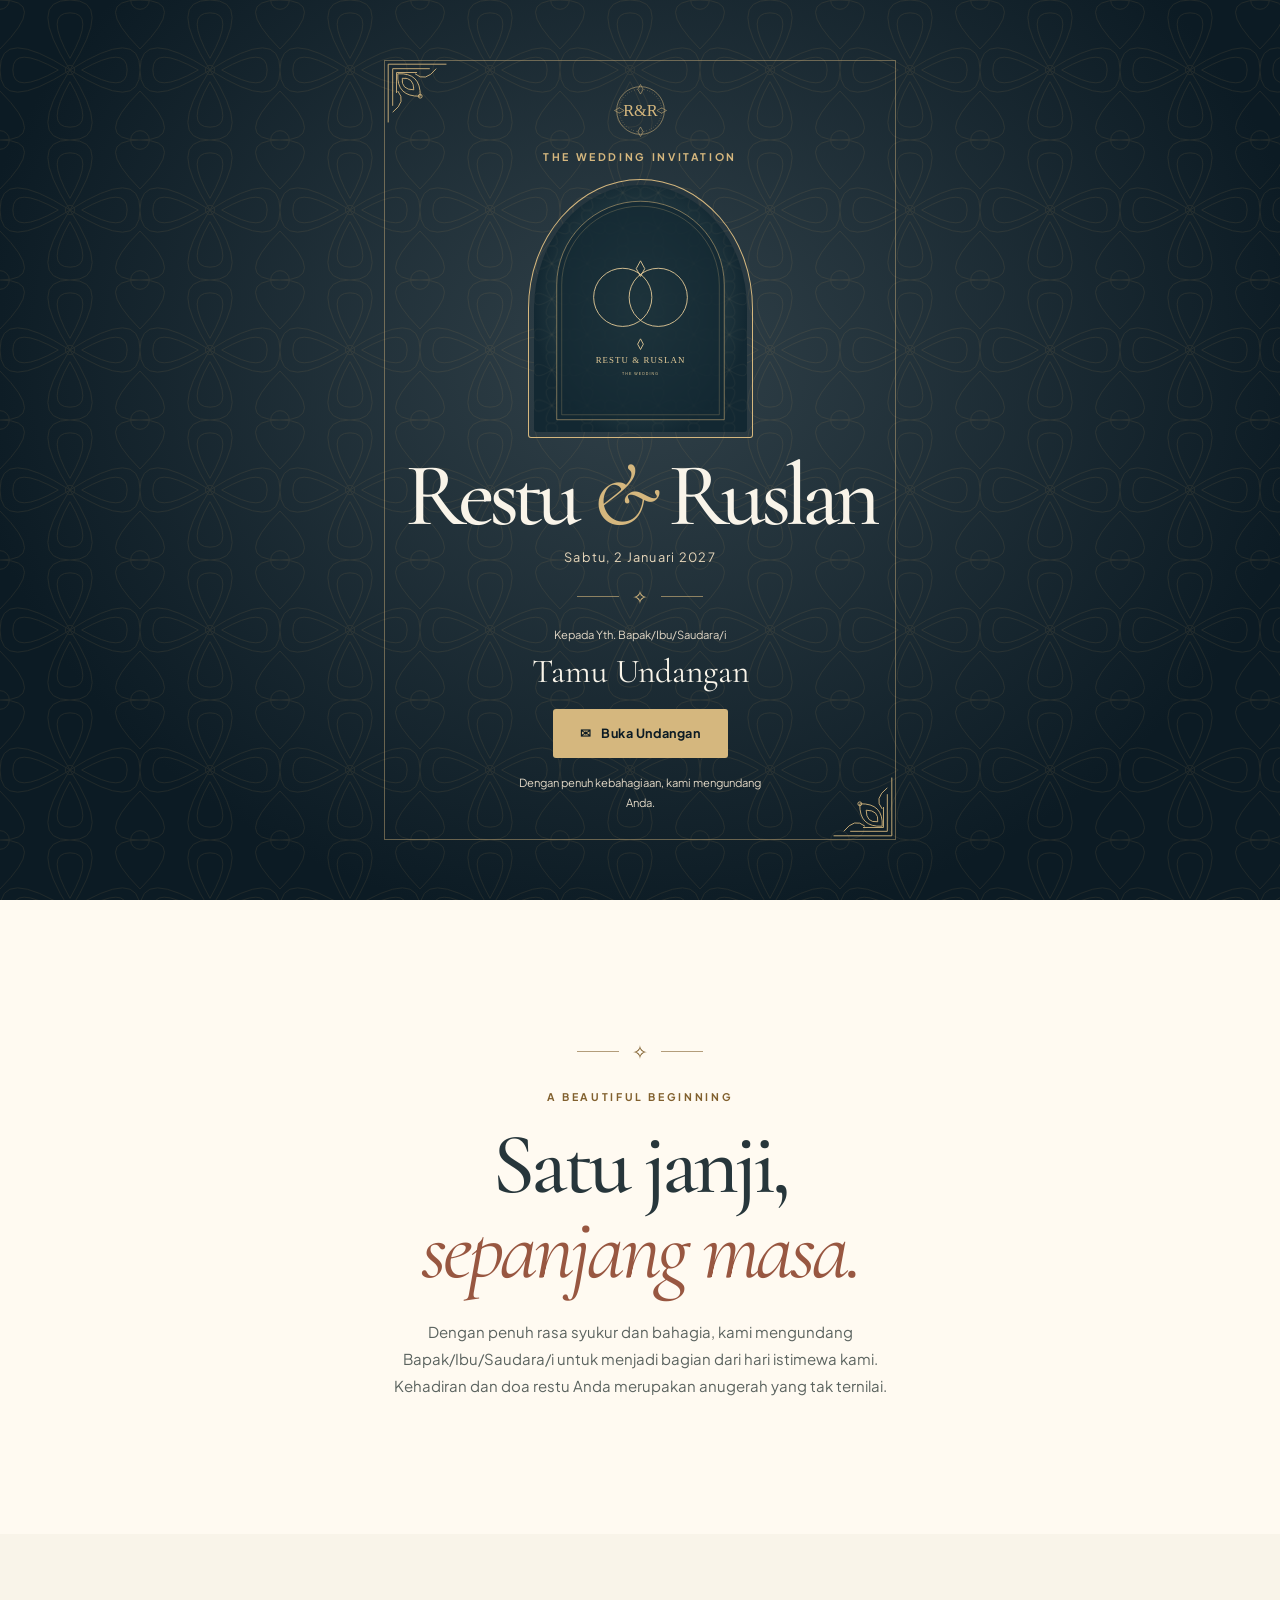
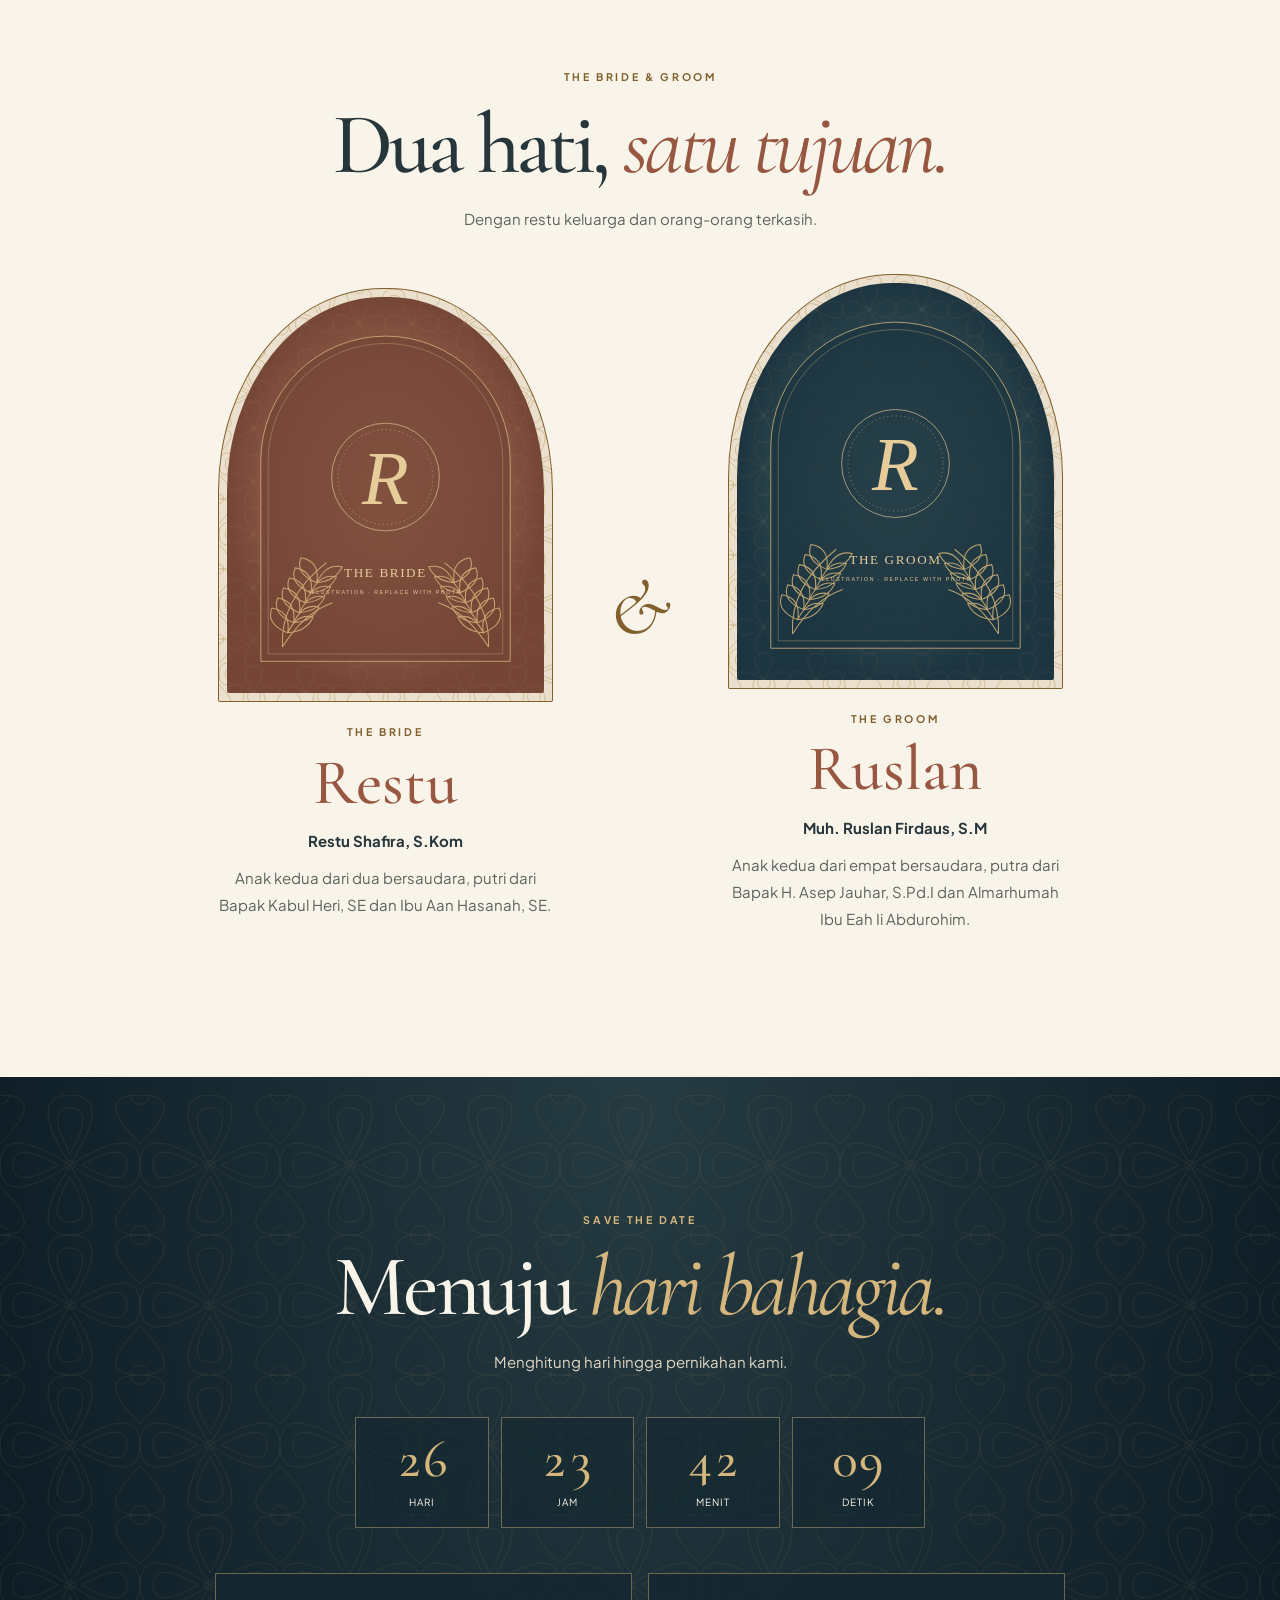
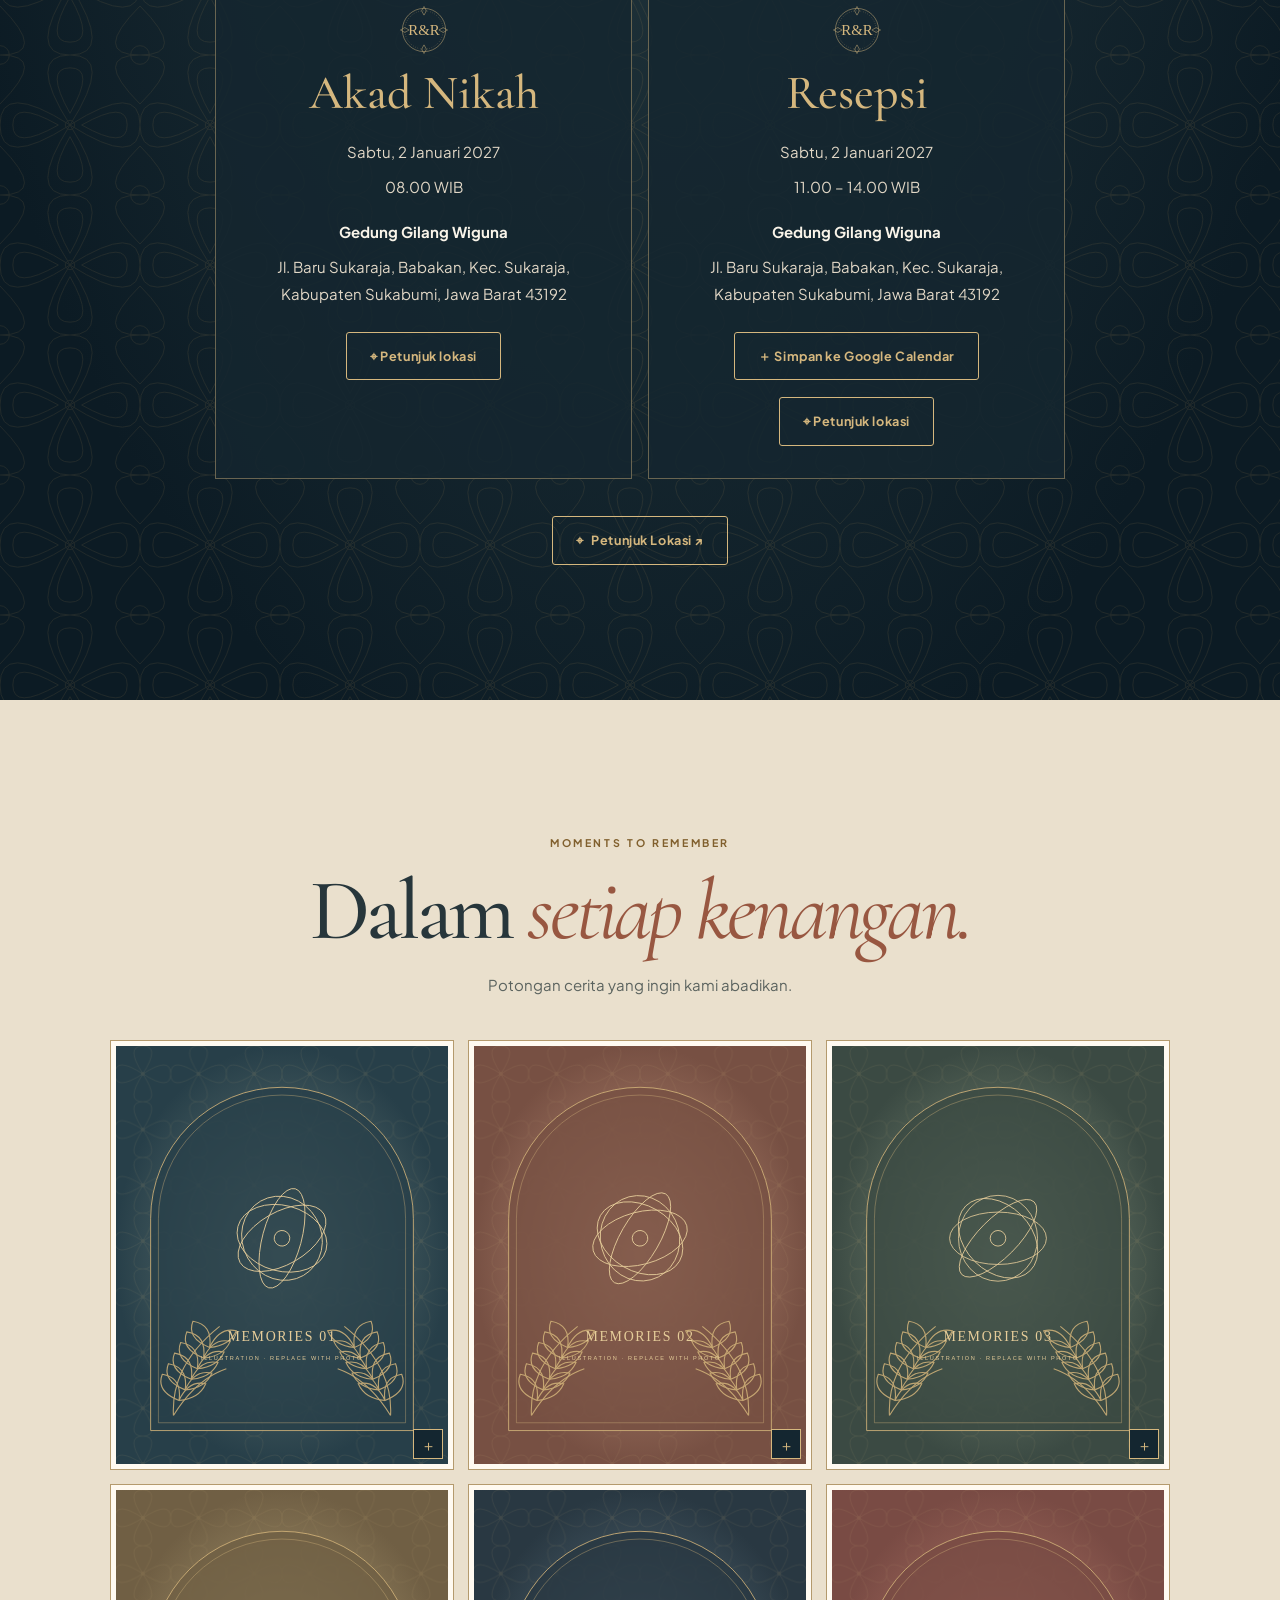
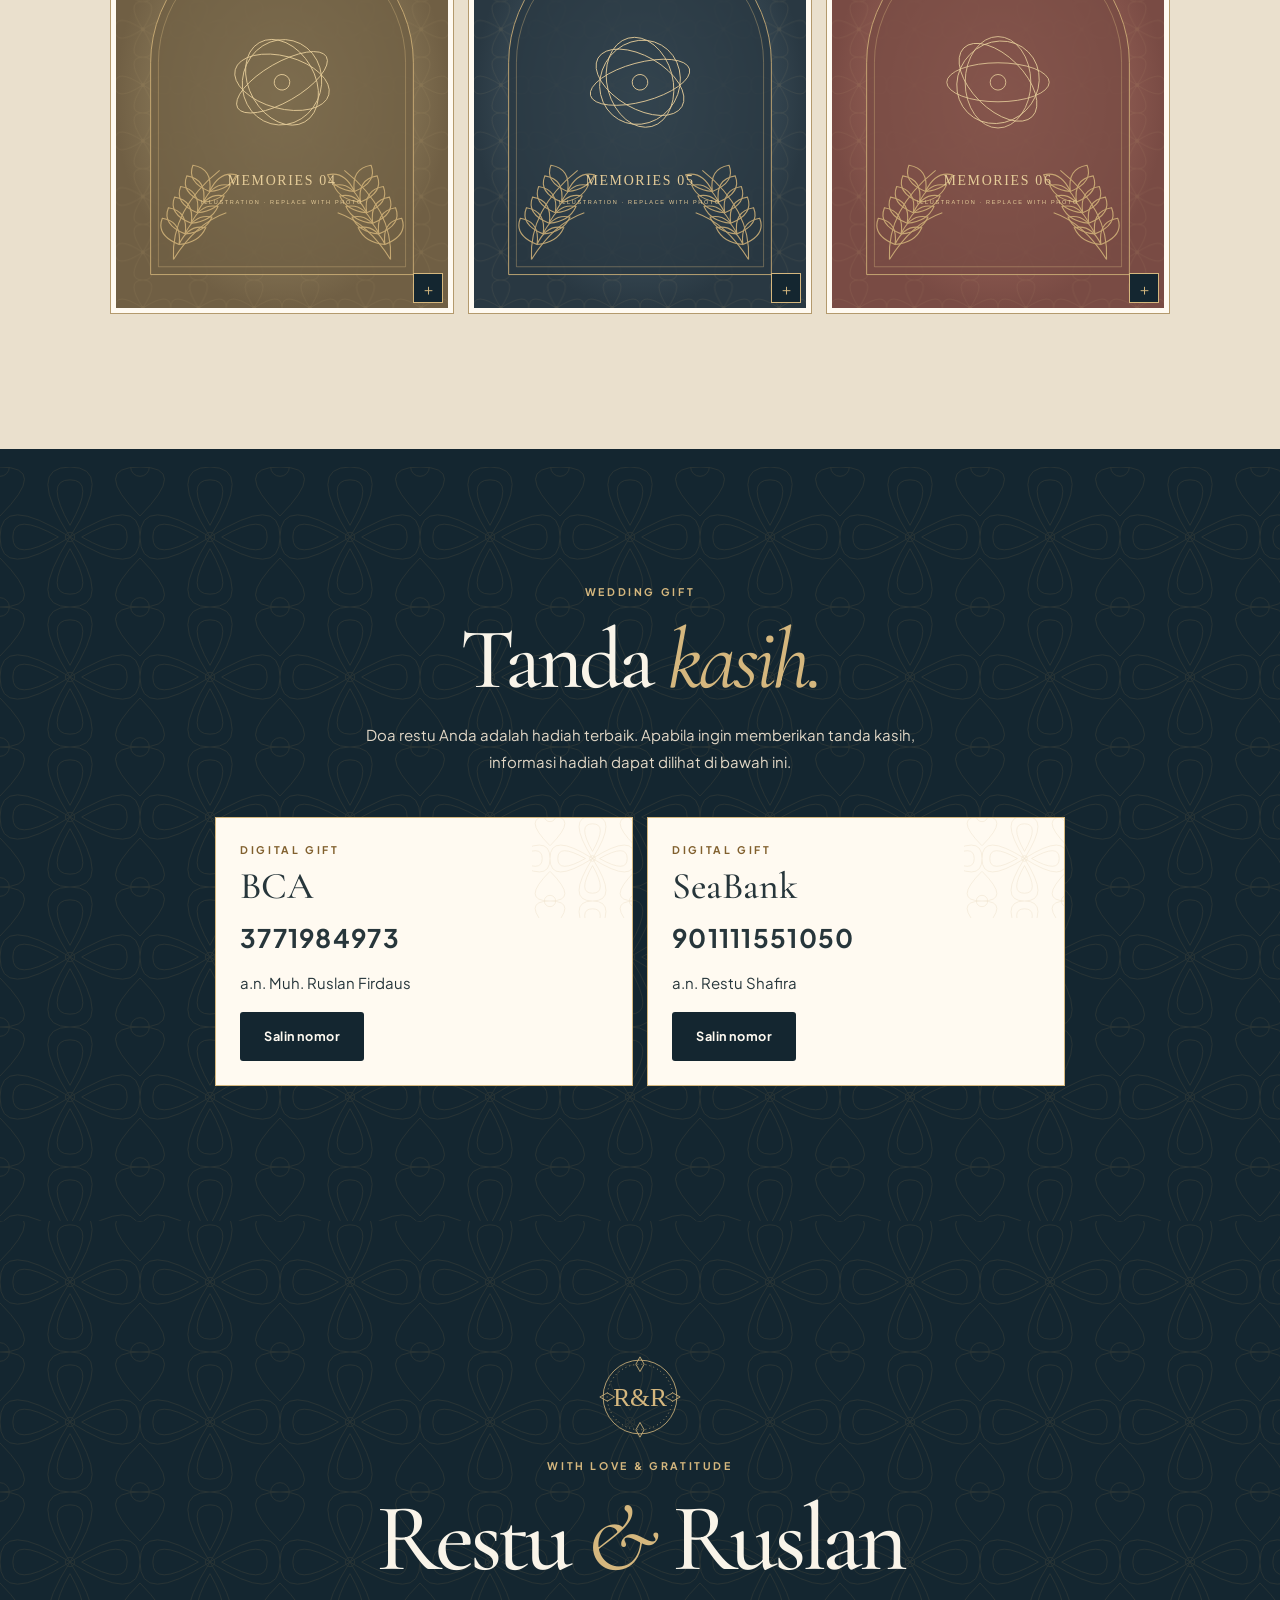
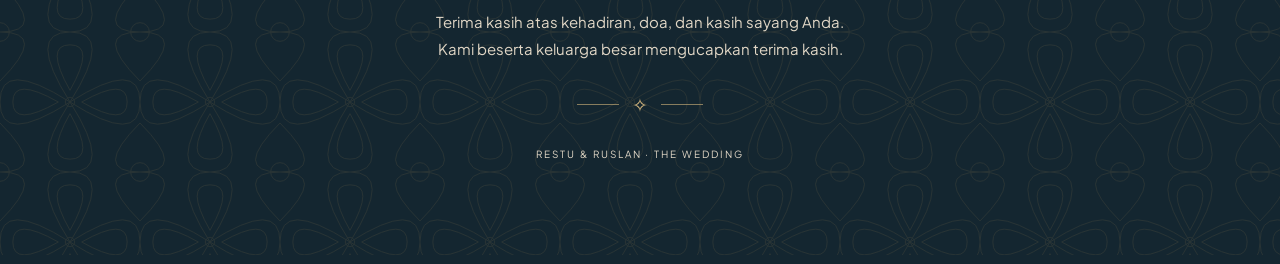
==== index.html @ 5fbaf773 "Add files via upload Initial Release - Wedding Invitation V2.3" ====
<!doctype html>
<html lang="id">
<head>
  <meta charset="utf-8">
  <meta name="viewport" content="width=device-width, initial-scale=1, viewport-fit=cover">
  <meta name="theme-color" content="#142630">
  <meta name="description" content="Undangan pernikahan Restu & Ruslan. Sebuah perjalanan cinta, satu janji selamanya.">
  <title>Restu & Ruslan — The Wedding</title>
  <link rel="icon" href="assets/monogram.svg" type="image/svg+xml">
  <link rel="preconnect" href="https://fonts.googleapis.com">
  <link rel="preconnect" href="https://fonts.gstatic.com" crossorigin>
  <link href="https://fonts.googleapis.com/css2?family=Cormorant+Garamond:ital,wght@0,400;0,500;0,600;1,400;1,500&family=Plus+Jakarta+Sans:wght@400;500;600;700&display=swap" rel="stylesheet">
  <link rel="stylesheet" href="style.css">
  <script defer src="config.js"></script>
  <script defer src="store.js"></script>
  <script defer src="script.js"></script>
</head>
<body>
  <!-- Cover: nama tamu diambil dari parameter URL ?to=... -->
  <section class="cover dark" id="cover" aria-labelledby="cover-title">
    <div class="cover-inner">
      <div class="cover-frame" aria-hidden="true"></div>
      <img class="cover-seal" src="assets/monogram.svg" alt="" width="75" height="75">
      <p class="eyebrow">The wedding invitation</p>
      <div class="cover-art" aria-hidden="true"><img src="assets/cover.svg" alt=""></div>
      <h1 id="cover-title">Restu <em>&</em> Ruslan</h1>
      <p class="cover-date" data-wedding-date>Sabtu, 2 Januari 2027</p>
      <div class="small-ornament" aria-hidden="true">✧</div>
      <p class="guest-label">Kepada Yth. Bapak/Ibu/Saudara/i</p>
      <p class="guest-name" id="guest-name">Tamu Undangan</p>
      <button class="btn gold" id="open-invitation" type="button"><span aria-hidden="true">✉</span> Buka Undangan</button>
      <p class="cover-note">Dengan penuh kebahagiaan, kami mengundang Anda.</p>
    </div>
  </section>
  <div id="invitation" inert>
    <header class="site-header" id="top">
      <a href="#home" class="brand" aria-label="Restu dan Ruslan, beranda">R<span>&</span>R</a>
      <nav aria-label="Navigasi undangan"><a href="#couple">Mempelai</a><a href="#events">Acara</a><a href="#gallery">Galeri</a><a href="#rsvp">RSVP</a></nav>
    </header>
    <main>
      <!-- Hero utama. Ubah seluruh data dan media dari CONFIG di script.js. -->
      <section id="home" class="hero dark">
        <div class="hero-content reveal">
          <p class="eyebrow">A celebration of love · Est. forever</p>
          <div class="hero-portrait"><img id="hero-photo" src="assets/cover.svg" alt="Ilustrasi dekoratif pasangan" width="700" height="850"></div>
          <div class="hero-title"><p class="eyebrow">The wedding of</p><h2>Restu <em>&</em><br> Ruslan</h2><p class="date-line" data-wedding-date>Sabtu, 2 Januari 2027</p></div>
          <a class="scroll-cue" href="#couple">Discover our wedding <span aria-hidden="true">↓</span></a>
        </div>
      </section>
      <section class="intro section" aria-labelledby="intro-title">
        <div class="narrow reveal"><div class="ornament" aria-hidden="true">✧</div><p class="eyebrow">A beautiful beginning</p><h2 id="intro-title">Satu janji,<br><em>sepanjang masa.</em></h2><p>Dengan penuh rasa syukur dan bahagia, kami mengundang Bapak/Ibu/Saudara/i untuk menjadi bagian dari hari istimewa kami. Kehadiran dan doa restu Anda merupakan anugerah yang tak ternilai.</p></div>
      </section>
      <section id="couple" class="section couple-section" aria-labelledby="couple-title">
        <div class="section-heading reveal"><p class="eyebrow">The bride & groom</p><h2 id="couple-title">Dua hati, <em>satu tujuan.</em></h2><p>Dengan restu keluarga dan orang-orang terkasih.</p></div>
        <div class="couple-grid wrap">
          <article class="person reveal"><div class="portrait-frame"><img id="bride-photo" src="assets/bride.svg" alt="Ilustrasi placeholder mempelai wanita" loading="lazy" width="600" height="750"></div><p class="eyebrow">The bride</p><h3>Restu</h3><p class="full-name" id="bride-name"></p><p class="parents" id="bride-parents"></p><a id="bride-instagram" class="text-link" hidden target="_blank" rel="noopener noreferrer">Instagram ↗</a></article>
          <div class="couple-amp" aria-hidden="true">&</div>
          <article class="person reveal"><div class="portrait-frame"><img id="groom-photo" src="assets/groom.svg" alt="Ilustrasi placeholder mempelai pria" loading="lazy" width="600" height="750"></div><p class="eyebrow">The groom</p><h3>Ruslan</h3><p class="full-name" id="groom-name"></p><p class="parents" id="groom-parents"></p><a id="groom-instagram" class="text-link" hidden target="_blank" rel="noopener noreferrer">Instagram ↗</a></article>
        </div>
      </section>
      <section id="events" class="section dark event-section" aria-labelledby="events-title">
        <div class="section-heading reveal"><p class="eyebrow">Save the date</p><h2 id="events-title">Menuju <em>hari bahagia.</em></h2><p id="countdown-note">Menghitung hari hingga pernikahan kami.</p></div>
        <div class="countdown reveal" role="group" aria-label="Hitung mundur pernikahan"><div><strong id="days">—</strong><span>Hari</span></div><div><strong id="hours">—</strong><span>Jam</span></div><div><strong id="minutes">—</strong><span>Menit</span></div><div><strong id="seconds">—</strong><span>Detik</span></div></div>
        <div id="event-cards" class="event-grid wrap"></div>
        <div class="venue wrap reveal"><div id="map-area" class="map-area"><p>Lokasi acara akan diumumkan.</p></div><a class="btn outline" id="maps-link" hidden target="_blank" rel="noopener noreferrer">⌖ &nbsp; Petunjuk Lokasi ↗</a></div>
      </section>
      <section id="story" class="section story-section" aria-labelledby="story-title"><div class="section-heading reveal"><p class="eyebrow">Our love story</p><h2 id="story-title">Setiap langkah, <em>menuju kita.</em></h2><p>Kenangan kecil yang menjadi awal perjalanan besar.</p></div><div id="story-list" class="timeline narrow"></div></section>
      <section id="gallery" class="section gallery-section" aria-labelledby="gallery-title"><div class="section-heading reveal"><p class="eyebrow">Moments to remember</p><h2 id="gallery-title">Dalam <em>setiap kenangan.</em></h2><p>Potongan cerita yang ingin kami abadikan.</p></div><div id="gallery-grid" class="gallery-grid wrap"></div><div id="video-area" class="wrap video-area" hidden></div></section>
      <section id="gift" class="section gift-section dark" aria-labelledby="gift-title"><div class="section-heading reveal"><p class="eyebrow">Wedding gift</p><h2 id="gift-title">Tanda <em>kasih.</em></h2><p>Doa restu Anda adalah hadiah terbaik. Apabila ingin memberikan tanda kasih, informasi hadiah dapat dilihat di bawah ini.</p></div><div id="gift-list" class="gift-grid wrap"></div><div class="gift-address narrow reveal"><h3>Pengiriman hadiah fisik</h3><p id="gift-address">Alamat akan diinformasikan.</p><button class="btn outline" id="copy-address" hidden type="button">Salin alamat</button></div></section>
      <section id="rsvp" class="section rsvp-section" aria-labelledby="rsvp-title"><div class="section-heading reveal"><p class="eyebrow">Kindly reply</p><h2 id="rsvp-title">Doa & <em>konfirmasi.</em></h2><p>Mohon konfirmasi kehadiran dan titipkan doa terbaik untuk kami.</p></div>
        <div class="rsvp-grid wrap"><form id="rsvp-form" class="rsvp-form"><h3>Konfirmasi kehadiran</h3><p id="rsvp-mode" class="hint"></p><label for="rsvp-name">Nama lengkap</label><input id="rsvp-name" name="name" required maxlength="80" autocomplete="name" placeholder="Nama Anda"><label for="attendance">Kehadiran</label><select id="attendance" name="attendance" required><option value="">Pilih kehadiran</option><option value="Hadir">Hadir</option><option value="Tidak Hadir">Tidak hadir</option></select><label for="guest-count">Jumlah hadir (termasuk Anda)</label><select id="guest-count" name="count" required><option value="">Pilih jumlah</option></select><label for="message">Pesan & doa (opsional)</label><textarea id="message" name="message" rows="4" maxlength="500" placeholder="Tuliskan doa terbaik Anda..."></textarea><div class="honeypot" aria-hidden="true"><label for="website">Kosongkan kolom ini</label><input id="website" name="website" tabindex="-1" autocomplete="off"></div><button class="btn primary" type="submit" id="submit-rsvp">Lanjut ke WhatsApp &nbsp; ↗</button><p id="form-status" role="status" aria-live="polite"></p><p class="hint">Website tidak menyimpan data RSVP. Konfirmasi dikirim melalui WhatsApp setelah Anda menekan Kirim.</p></form>
        </div>
      </section>
      <footer class="footer dark section"><img src="assets/monogram.svg" alt="" width="82" height="82" loading="lazy"><p class="eyebrow">With love & gratitude</p><h2>Restu <em>&</em> Ruslan</h2><p>Terima kasih atas kehadiran, doa, dan kasih sayang Anda.<br>Kami beserta keluarga besar mengucapkan terima kasih.</p><div class="small-ornament" aria-hidden="true">✧</div><p class="footer-credit">RESTU & RUSLAN · THE WEDDING</p></footer>
    </main>
    <div class="floating"><button id="music-toggle" type="button" aria-label="Putar musik" aria-pressed="false" title="Putar musik">♫</button><button id="back-top" type="button" aria-label="Kembali ke atas" title="Kembali ke atas" hidden>↑</button></div>
  </div>
  <audio id="background-music" loop preload="none"></audio>
  <dialog id="lightbox" class="lightbox" aria-label="Foto galeri"><button class="lightbox-close" type="button" aria-label="Tutup foto">×</button><button class="lightbox-prev" type="button" aria-label="Foto sebelumnya">‹</button><figure><img id="lightbox-image" alt=""><figcaption id="lightbox-caption"></figcaption></figure><button class="lightbox-next" type="button" aria-label="Foto berikutnya">›</button></dialog>
  <div id="toast" class="toast" role="status" aria-live="polite"></div>
  <noscript><p class="noscript">Aktifkan JavaScript untuk membuka undangan dan menggunakan fitur interaktif.</p></noscript>
</body>
</html>
---- style.css ----
/* 01 — Design tokens. Ganti warna di sini untuk mengubah keseluruhan tema. */
:root{--navy:#142630;--navy-deep:#0c1b24;--ivory:#f9f4e9;--paper:#fffaf1;--beige:#eae0cd;--gold:#d5b77e;--gold-deep:#81602e;--terra:#985741;--ink:#27363b;--muted:#5b635f;--line:#d8cbb5;--serif:'Cormorant Garamond',Georgia,serif;--sans:'Plus Jakarta Sans',Arial,sans-serif;--wrap:1060px;--radius:14px;--shadow:0 18px 60px #14263012}
*,*::before,*::after{box-sizing:border-box}html{scroll-behavior:smooth}body{margin:0;background:var(--ivory);color:var(--ink);font:400 15px/1.8 var(--sans);overflow-x:hidden}body:not(.opened){overflow:hidden}img{display:block;max-width:100%;object-fit:cover}button,input,select,textarea{font:inherit}button,a,input,select,textarea{-webkit-tap-highlight-color:transparent}button{cursor:pointer}a{color:inherit}button:focus-visible,a:focus-visible,input:focus-visible,select:focus-visible,textarea:focus-visible{outline:3px solid var(--terra);outline-offset:4px}[hidden]{display:none!important}h1,h2,h3,p,figure{margin:0}h1,h2,h3{font-family:var(--serif);font-weight:500;line-height:.99}h2{font-size:clamp(3rem,8vw,5.4rem);letter-spacing:-.045em}h2 em,h1 em{font-weight:400;color:var(--terra)}h3{font-size:2.35rem;line-height:1.08}p{overflow-wrap:anywhere}section[id]{scroll-margin-top:72px}.wrap{width:min(100%,var(--wrap));margin-inline:auto}.narrow{width:min(100%,650px);margin-inline:auto}.section{padding:clamp(70px,11vw,135px) clamp(20px,6vw,72px)}.section-heading{text-align:center;max-width:720px;margin:0 auto 42px}.section-heading>p:last-child{max-width:560px;margin:18px auto 0;color:var(--muted)}.eyebrow{font:700 .66rem/1.6 var(--sans);letter-spacing:.25em;text-transform:uppercase;color:var(--gold-deep);margin-bottom:16px}.dark{background-color:var(--navy);color:var(--ivory);position:relative;isolation:isolate}.dark::before{content:'';position:absolute;inset:0;background:url('assets/batik.svg') repeat;background-size:140px;opacity:.13;z-index:-1;pointer-events:none;transform:translateY(var(--parallax,0px))}.dark{overflow:hidden}.dark .eyebrow,.dark h2 em,.dark h1 em{color:var(--gold)}.dark .section-heading>p:last-child{color:#e1d7c6}.btn{min-height:48px;display:inline-flex;align-items:center;justify-content:center;gap:10px;padding:12px 23px;border:1px solid transparent;border-radius:3px;text-decoration:none;font-weight:700;font-size:.79rem;letter-spacing:.045em;transition:transform .2s,background .2s,color .2s;max-width:100%;text-align:center}.btn:hover{transform:translateY(-2px)}.btn:disabled{opacity:.55;cursor:not-allowed;transform:none}.gold{background:var(--gold);color:var(--navy-deep)}.gold:hover{background:#eed5a4}.primary{background:var(--navy);color:var(--paper)}.outline{border-color:var(--gold);color:var(--gold);background:transparent}.outline:hover{background:var(--gold);color:var(--navy)}.text-link{background:none;border:0;color:var(--gold-deep);font-size:.82rem;font-weight:700;text-underline-offset:5px;text-decoration:underline;padding:8px 0}.small-ornament,.ornament{color:var(--gold-deep);display:flex;align-items:center;justify-content:center;gap:13px;font-size:1.2rem}.small-ornament::before,.small-ornament::after,.ornament::before,.ornament::after{content:'';height:1px;width:42px;background:currentColor;opacity:.6}.dark .small-ornament{color:var(--gold)}
/* 02 — Fullscreen cover, mobile-first; scroll internally on short screens. */
.cover{position:fixed;inset:0;z-index:100;display:grid;place-items:center;overflow:auto;background:radial-gradient(ellipse at 50% 40%,#314149,var(--navy-deep) 75%);transition:transform .85s cubic-bezier(.76,0,.24,1),opacity .75s;overscroll-behavior:contain}.cover.leaving{transform:translateY(-102%);opacity:0;pointer-events:none}.cover-inner{position:relative;width:min(100%,540px);min-height: min(100%,760px);display:flex;flex-direction:column;align-items:center;justify-content:center;text-align:center;padding:38px 22px;gap:8px}.cover-frame{position:absolute;inset:14px;border:1px solid #d5b77e70;pointer-events:none}.cover-frame::before,.cover-frame::after{content:'';position:absolute;width:64px;height:64px;background:url('assets/corner.svg') center/contain no-repeat}.cover-frame::before{top:0;left:0}.cover-frame::after{bottom:0;right:0;transform:rotate(180deg)}.cover-seal{width:53px;height:53px}.cover .eyebrow{margin:2px 0 3px}.cover-art{width:clamp(112px,25vh,230px);aspect-ratio:4/4.6;overflow:hidden;border:1px solid var(--gold);padding:5px;border-radius:50% 50% 3px 3px}.cover-art img{width:100%;height:100%;border-radius:inherit}.cover h1{font-size:clamp(3.1rem,10vw,5.6rem);letter-spacing:-.065em;margin:8px 0 0;line-height:.9}.cover-date{font-size:.8rem;letter-spacing:.1em;color:#e8d8bc}.guest-label,.cover-note{font-size:.7rem;color:#e1d7c6}.guest-name{font-family:var(--serif);font-size:clamp(1.5rem,5vw,2.1rem);line-height:1.1;max-width:90%;margin-bottom:8px}.cover-note{max-width:260px;margin:4px 0}.cover .btn{min-width:175px}.noscript{position:fixed;bottom:0;z-index:120;background:var(--paper);padding:15px;width:100%;text-align:center}
/* 03 — Header and editorial hero */
.site-header{position:sticky;top:0;z-index:10;display:flex;justify-content:space-between;align-items:center;gap:10px;padding:12px clamp(16px,5vw,60px);background:var(--navy-deep);color:var(--ivory);border-bottom:1px solid #d5b77e40}.brand{font:600 1.65rem/1 var(--serif);text-decoration:none;white-space:nowrap}.brand span{color:var(--gold);font-style:italic}.site-header nav{display:flex;gap:clamp(9px,2.6vw,30px);align-items:center}.site-header nav a{font-size:clamp(.65rem,2.5vw,.78rem);text-decoration:none;font-weight:600}.site-header nav a:hover{color:var(--gold)}.hero{min-height:calc(100svh - 52px);display:grid;place-items:center;padding:48px 24px 36px;text-align:center;background:radial-gradient(ellipse at 50% 40%,#30434b,var(--navy-deep) 75%)}.hero-content{width:min(100%,1000px);display:grid;justify-items:center;gap:14px}.hero-portrait{width:min(70vw,320px);aspect-ratio:4/4.8;border:1px solid var(--gold);padding:8px;border-radius:49% 49% 2px 2px;position:relative}.hero-portrait::after{content:'';position:absolute;inset:-10px;border:1px solid #d5b77e45;border-radius:inherit;pointer-events:none}.hero-portrait img{height:100%;width:100%;border-radius:inherit}.hero-title h2{font-size:clamp(4.6rem,14vw,9.6rem);line-height:.8;margin:4px 0 22px}.date-line{font-size:.8rem;letter-spacing:.18em;color:#e8d8bc}.scroll-cue{font-size:.7rem;letter-spacing:.12em;text-transform:uppercase;color:var(--gold);text-decoration:none;display:grid;gap:6px;margin-top:15px}.scroll-cue span{font-size:1.3rem}.intro{text-align:center;background:var(--paper)}.intro .ornament{margin-bottom:20px}.intro .narrow>p:last-child{max-width:540px;margin:25px auto 0;color:var(--muted)}
/* 04 — Couple portraits & batik edging */
.couple-section{background:var(--ivory);position:relative}.couple-grid{display:grid;gap:35px;justify-items:center;text-align:center}.person{width:min(100%,335px)}.portrait-frame{padding:8px;border:1px solid var(--gold-deep);border-radius:49% 49% 2px 2px;background:var(--beige) url('assets/batik.svg') repeat;background-size:70px;margin-bottom:22px}.portrait-frame img{aspect-ratio:4/5;width:100%;height:auto;border-radius:inherit}.person .eyebrow{margin-bottom:7px}.person h3{font-size:4rem;color:var(--terra)}.full-name{font-weight:700;margin-top:10px}.parents{color:var(--muted);white-space:pre-line;margin:10px 0}.couple-amp{font:italic 5rem/.7 var(--serif);color:var(--gold-deep)}
/* 05 — Countdown, schedule, maps */
.event-section{background:radial-gradient(ellipse at top,#263b42,var(--navy-deep) 80%)}.countdown{display:grid;grid-template-columns:repeat(4,minmax(0,1fr));gap:7px;width:min(100%,570px);margin:0 auto 45px;text-align:center}.countdown>div{padding:15px 2px;border:1px solid #d5b77e70;background:#152831a8}.countdown strong{font:500 clamp(1.8rem,7vw,3.3rem)/1 var(--serif);font-variant-numeric:tabular-nums;color:var(--gold);display:block}.countdown span{font-size:.62rem;letter-spacing:.1em;text-transform:uppercase;display:block;margin-top:8px}.event-grid{display:grid;gap:16px;max-width:850px}.event-card{border:1px solid #d5b77e70;padding:32px 22px;text-align:center;background:#142630d9;position:relative}.event-card::before{content:'';display:block;width:48px;height:48px;margin:0 auto 14px;background:url('assets/monogram.svg') center/contain no-repeat}.event-card h3{color:var(--gold);font-size:3rem;margin-bottom:18px}.event-card p{margin:8px 0;color:#e1d7c6}.event-card .event-venue{font-weight:700;color:var(--ivory);margin-top:18px}.event-card .btn{margin-top:17px}.venue{text-align:center;max-width:850px;margin-top:22px}.map-area{min-height:110px;border:1px solid #d5b77e55;display:grid;place-items:center;background:#142630;overflow:hidden;color:#e1d7c6}.map-area iframe{width:100%;height:320px;border:0;display:block}.venue>.btn{margin-top:15px}
/* 06 — Story & gallery */
.story-section{background:var(--paper)}.timeline{position:relative;display:grid;gap:12px}.timeline::before{content:'';position:absolute;top:0;bottom:0;left:14px;width:1px;background:var(--line)}.timeline-item{position:relative;padding:14px 12px 22px 48px}.timeline-item::before{content:'✧';position:absolute;left:2px;top:13px;width:25px;height:25px;display:grid;place-items:center;background:var(--paper);color:var(--terra);border:1px solid var(--line);transform:rotate(0deg)}.timeline-item .eyebrow{margin:0 0 7px}.timeline-item h3{color:var(--terra);margin-bottom:8px}.timeline-item p:last-child{color:var(--muted)}.gallery-section{background:var(--beige)}.gallery-grid{display:grid;grid-template-columns:repeat(2,minmax(0,1fr));gap:10px}.gallery-item{position:relative;border:1px solid #b49a6d;background:var(--paper);padding:5px;overflow:hidden;aspect-ratio:4/5}.gallery-item img{height:100%;width:100%;transition:transform .5s}.gallery-item:hover img{transform:scale(1.045)}.gallery-item span{position:absolute;right:10px;bottom:10px;width:30px;height:30px;display:grid;place-items:center;background:var(--navy);color:var(--gold);border:1px solid var(--gold)}.video-area{margin-top:25px}.video-area video,.video-area iframe{width:100%;aspect-ratio:16/9;border:0;background:var(--navy);display:block}.lightbox{width:min(95vw,1000px);max-height:92dvh;border:1px solid var(--gold);padding:40px 40px 15px;color:var(--ivory);background:var(--navy-deep);overflow:auto}.lightbox::backdrop{background:#061018e8}.lightbox figure{text-align:center}.lightbox img{margin:auto;max-height:72dvh;width:auto;max-width:100%;object-fit:contain}.lightbox figcaption{font-size:.8rem;margin-top:8px}.lightbox button{position:absolute;background:var(--navy);border:1px solid var(--gold);color:var(--gold);width:36px;height:36px;display:grid;place-items:center;font-size:1.5rem;line-height:1}.lightbox-close{top:4px;right:4px}.lightbox-prev{left:2px;top:50%}.lightbox-next{right:2px;top:50%}
/* 07 — Digital gifts and RSVP */
.gift-grid{display:grid;gap:14px;max-width:850px}.gift-card{background:var(--paper);color:var(--ink);border:1px solid var(--gold);padding:24px;display:grid;gap:8px;text-align:left;position:relative;overflow:hidden}.gift-card::after{content:'';position:absolute;right:-20px;top:-20px;width:120px;height:120px;background:url('assets/batik.svg') center/85px;opacity:.22;pointer-events:none}.gift-card .eyebrow{margin:0;color:var(--gold-deep)}.gift-number{font-size:clamp(1.1rem,4vw,1.6rem);font-weight:700;letter-spacing:.05em;overflow-wrap:anywhere}.gift-card .btn{justify-self:start;margin-top:8px}.gift-address{text-align:center;margin-top:32px}.gift-address h3{color:var(--gold);margin-bottom:12px}.gift-address p{white-space:pre-line;color:#e1d7c6;margin-bottom:15px}.rsvp-section{background:var(--ivory)}.rsvp-grid{display:grid;gap:18px;align-items:start}.rsvp-form,.guestbook{background:var(--paper);padding:clamp(20px,4vw,35px);border:1px solid var(--line);box-shadow:var(--shadow)}.rsvp-form{display:grid;gap:10px}.rsvp-form h3,.guestbook h3{color:var(--terra)}.rsvp-form label{font-size:.8rem;font-weight:700;margin-top:4px}.rsvp-form input:not([type=checkbox]),.rsvp-form select,.rsvp-form textarea{width:100%;border:1px solid var(--line);background:#fffdf9;color:var(--ink);border-radius:3px;padding:12px;min-height:48px;font-size:16px}.rsvp-form textarea{resize:vertical}.rsvp-form select:disabled{opacity:.65}.rsvp-form .check{display:flex;align-items:flex-start;gap:10px;font-weight:400;line-height:1.6}.check input{accent-color:var(--terra);width:18px;height:18px;flex-shrink:0;margin-top:4px}.hint{font-size:.75rem;color:var(--muted);line-height:1.65}.honeypot{position:absolute;left:-10000px;width:1px;height:1px;overflow:hidden}.guestbook-heading{display:flex;align-items:center;justify-content:space-between;gap:8px;margin-bottom:12px}.wishes-list{display:grid;gap:12px;max-height:540px;overflow:auto;margin-top:15px}.wish{padding:14px;border-left:2px solid var(--gold-deep);background:var(--ivory)}.wish strong{display:block;font-size:.85rem}.wish time{font-size:.68rem;color:var(--muted)}.wish p{margin-top:5px;font-size:.85rem;white-space:pre-wrap;overflow-wrap:anywhere}#form-status{font-size:.8rem;color:var(--muted)}#form-status.error{color:#a13a2d}#form-status.success{color:#285e43}
/* 08 — Footer, floating controls, reveal and accessible motion */
.footer{text-align:center;padding-bottom:100px}.footer>img{margin:0 auto 20px}.footer h2{margin:16px 0 22px;font-size:clamp(3.6rem,10vw,6rem)}.footer>p:not(.eyebrow){color:#e1d7c6}.footer .small-ornament{margin:25px auto}.footer-credit{font-size:.62rem;letter-spacing:.2em}.floating{position:fixed;z-index:20;right:max(14px,env(safe-area-inset-right));bottom:max(18px,env(safe-area-inset-bottom));display:grid;gap:8px}.floating button{width:46px;height:46px;border-radius:50%;border:1px solid var(--gold);color:var(--gold);background:var(--navy-deep);box-shadow:0 4px 14px #0003;font-size:1.25rem}.floating button[aria-pressed=true]{background:var(--gold);color:var(--navy)}.toast{position:fixed;z-index:150;bottom:24px;left:50%;transform:translate(-50%,20px);opacity:0;pointer-events:none;background:var(--navy-deep);color:var(--ivory);border:1px solid var(--gold);padding:12px 18px;max-width:calc(100vw - 100px);width:max-content;text-align:center;font-size:.8rem;transition:opacity .2s,transform .2s}.toast.show{opacity:1;transform:translate(-50%,0)}.motion-ready .reveal{opacity:0;transform:translateY(24px);transition:opacity .65s ease,transform .65s ease}.motion-ready .reveal.visible{opacity:1;transform:none}
@media(min-width:680px){.couple-grid{grid-template-columns:1fr auto 1fr;align-items:center;max-width:880px;gap:40px}.event-grid,.gift-grid,.rsvp-grid{grid-template-columns:repeat(2,minmax(0,1fr))}.gallery-grid{grid-template-columns:repeat(3,minmax(0,1fr));gap:14px}.hero-content{grid-template-columns:1fr 1fr;align-items:center;text-align:left;gap:30px}.hero-content>.eyebrow,.hero-content>.scroll-cue{grid-column:1/-1;text-align:center}.hero-portrait{width:min(36vw,345px)}.hero-title{justify-self:start}.hero-title h2{font-size:clamp(5rem,11vw,9.6rem)}.cover-inner{gap:10px}.countdown{gap:12px}}
@media(max-height:650px){.cover-inner{padding-block:24px;gap:5px}.cover-art{width:115px}.cover-seal{width:40px;height:40px}.cover h1{font-size:clamp(2.7rem,9vw,4.2rem)}.cover-note{display:none}}
@media(prefers-reduced-motion:reduce){*,*::before,*::after{scroll-behavior:auto!important;transition:none!important;animation:none!important}.motion-ready .reveal{opacity:1;transform:none}.dark::before{transform:none}}

/* V2.2: satu kolom RSVP WhatsApp */
.rsvp-grid{display:block;max-width:600px;margin-inline:auto;}
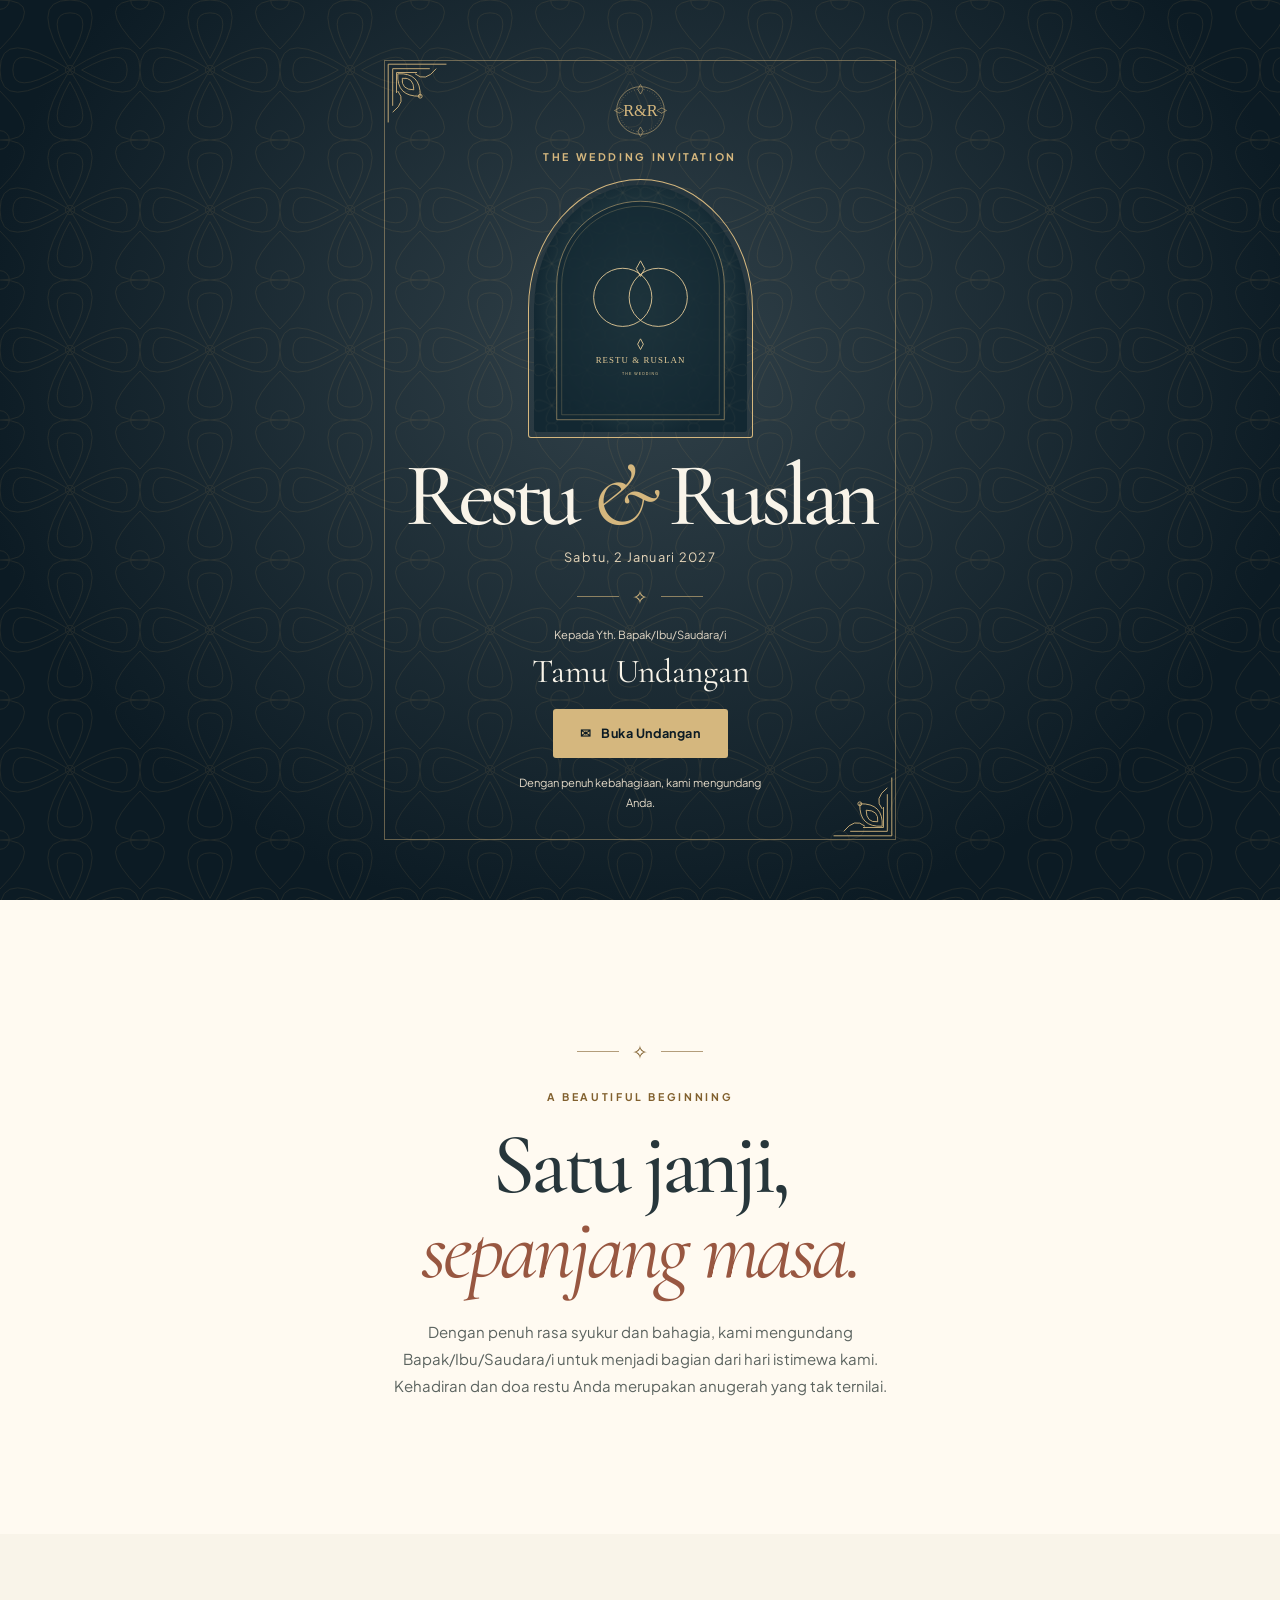
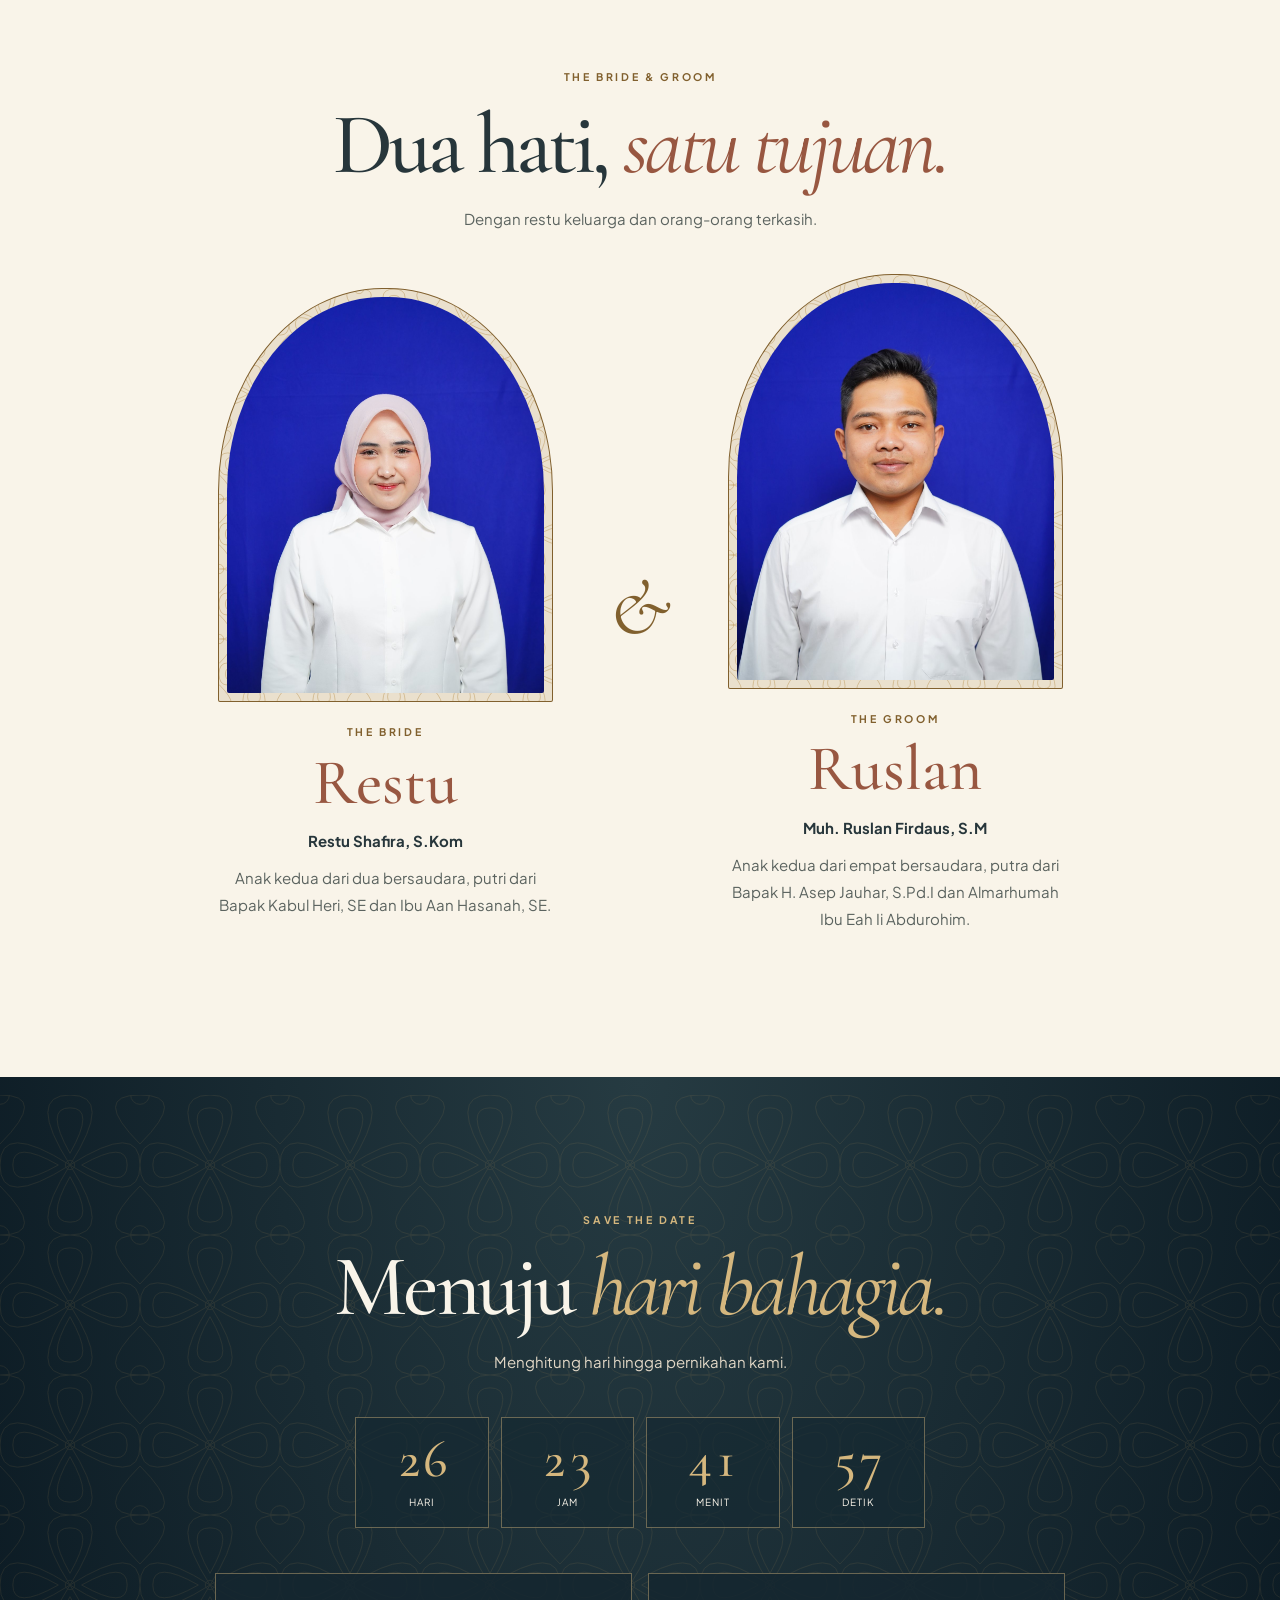
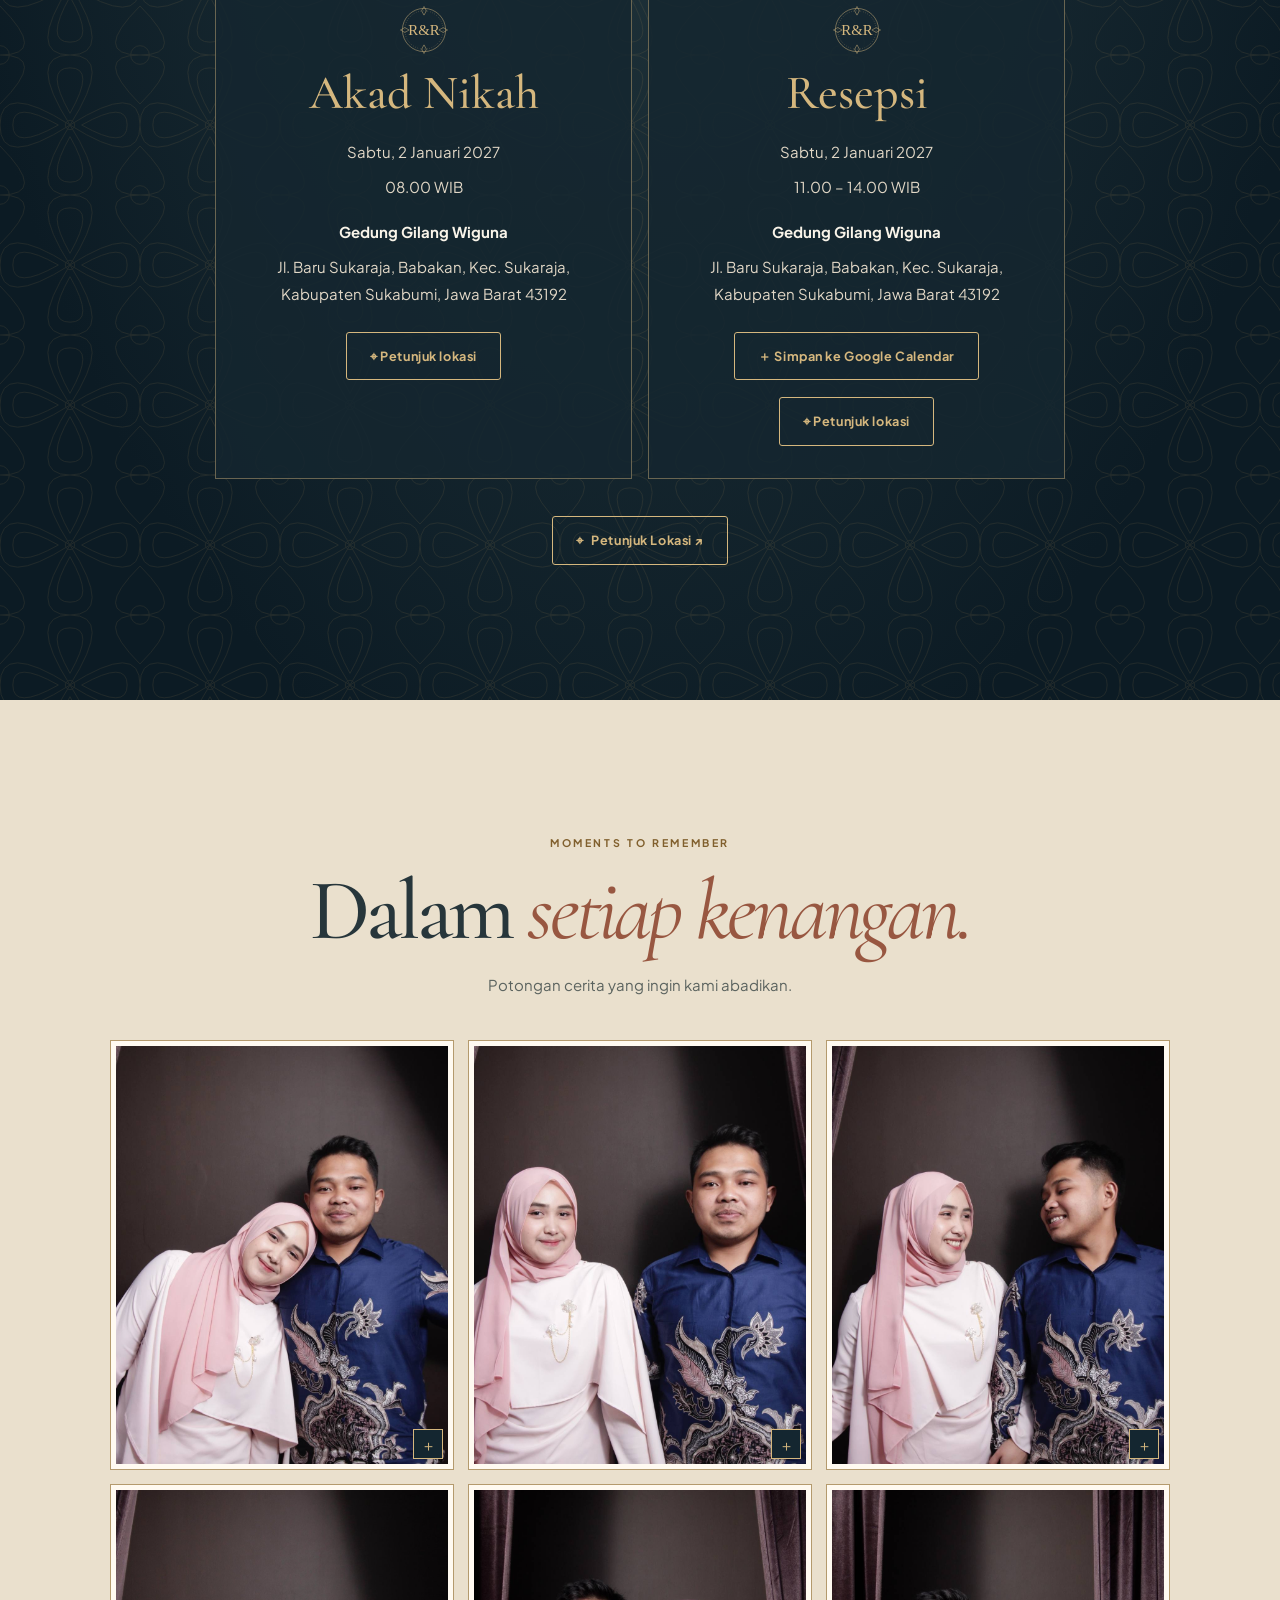
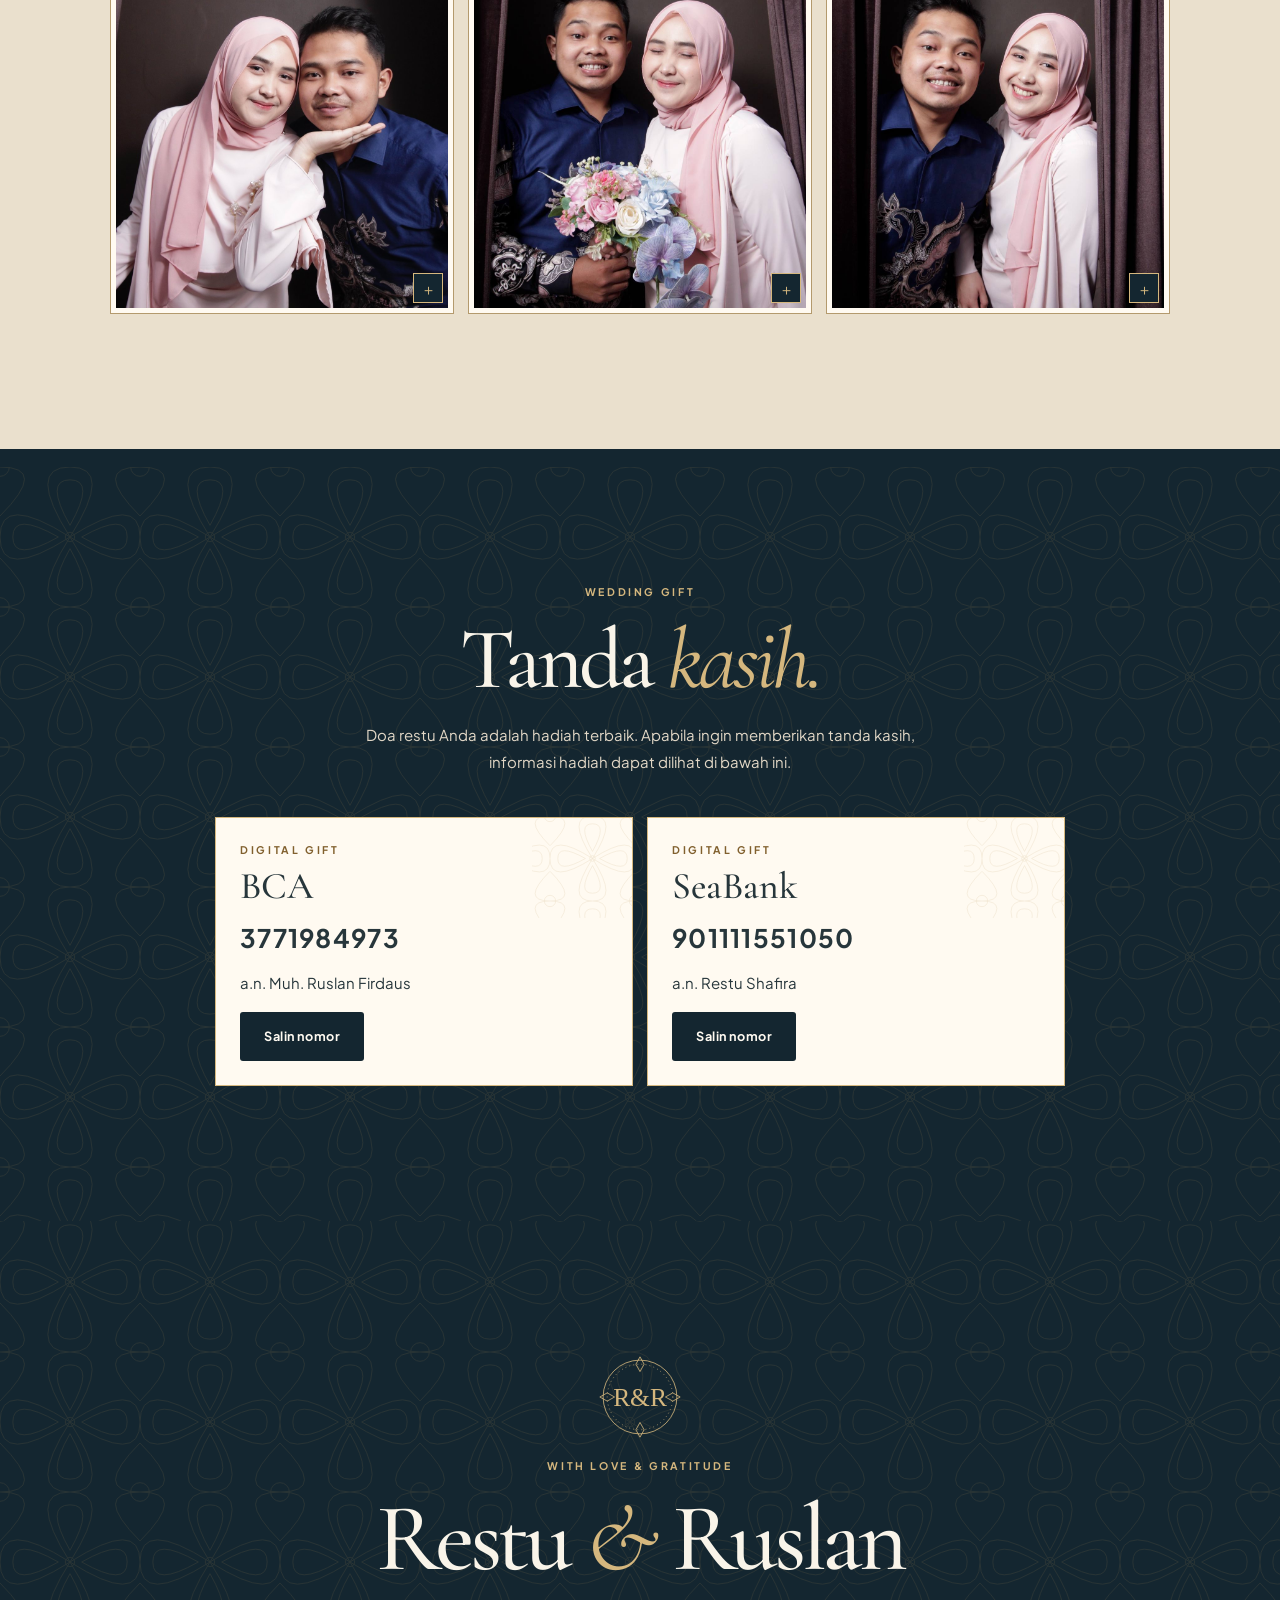
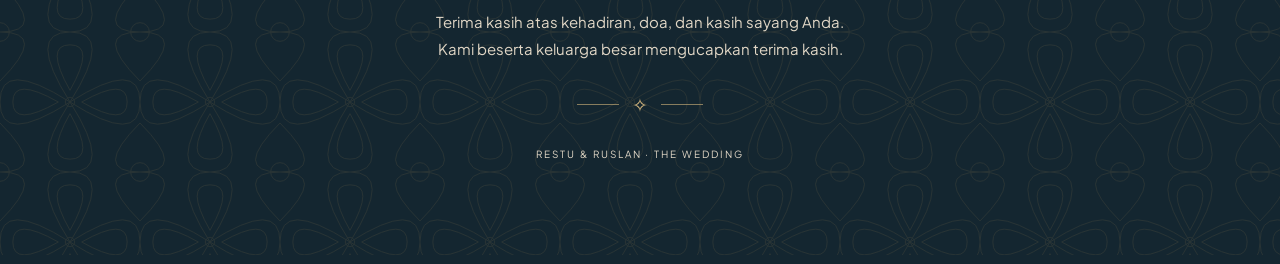
==== commit 0ece5b21: "Update index.html update bosku" ====
--- a/index.html
+++ b/index.html
@@ -5,6 +5,35 @@
   <meta name="viewport" content="width=device-width, initial-scale=1, viewport-fit=cover">
   <meta name="theme-color" content="#142630">
   <meta name="description" content="Undangan pernikahan Restu & Ruslan. Sebuah perjalanan cinta, satu janji selamanya.">
+  <!-- WhatsApp & Social Media Preview -->
+  <meta property="og:type" content="website">
+  
+  <meta property="og:title"
+        content="The Wedding of Restu &amp; Ruslan">
+  
+  <meta property="og:description"
+        content="Sabtu, 02 Januari 2027 - Gedung Gilang Wiguna, Sukabumi. Mohon doa restu dan kehadirannya.">
+  
+  <meta property="og:url"
+        content="https://resturuslan.github.io/">
+  
+  <meta property="og:image"
+        content="https://resturuslan.github.io/assets/resturuslan.png">
+  
+  <meta property="og:image:type"
+        content="image/jpeg">
+  
+  <meta property="og:image:width"
+        content="1200">
+  
+  <meta property="og:image:height"
+        content="630">
+  
+  <meta property="og:locale"
+        content="id_ID">
+  
+  <meta name="twitter:card"
+        content="summary_large_image">
   <title>Restu & Ruslan — The Wedding</title>
   <link rel="icon" href="assets/monogram.svg" type="image/svg+xml">
   <link rel="preconnect" href="https://fonts.googleapis.com">
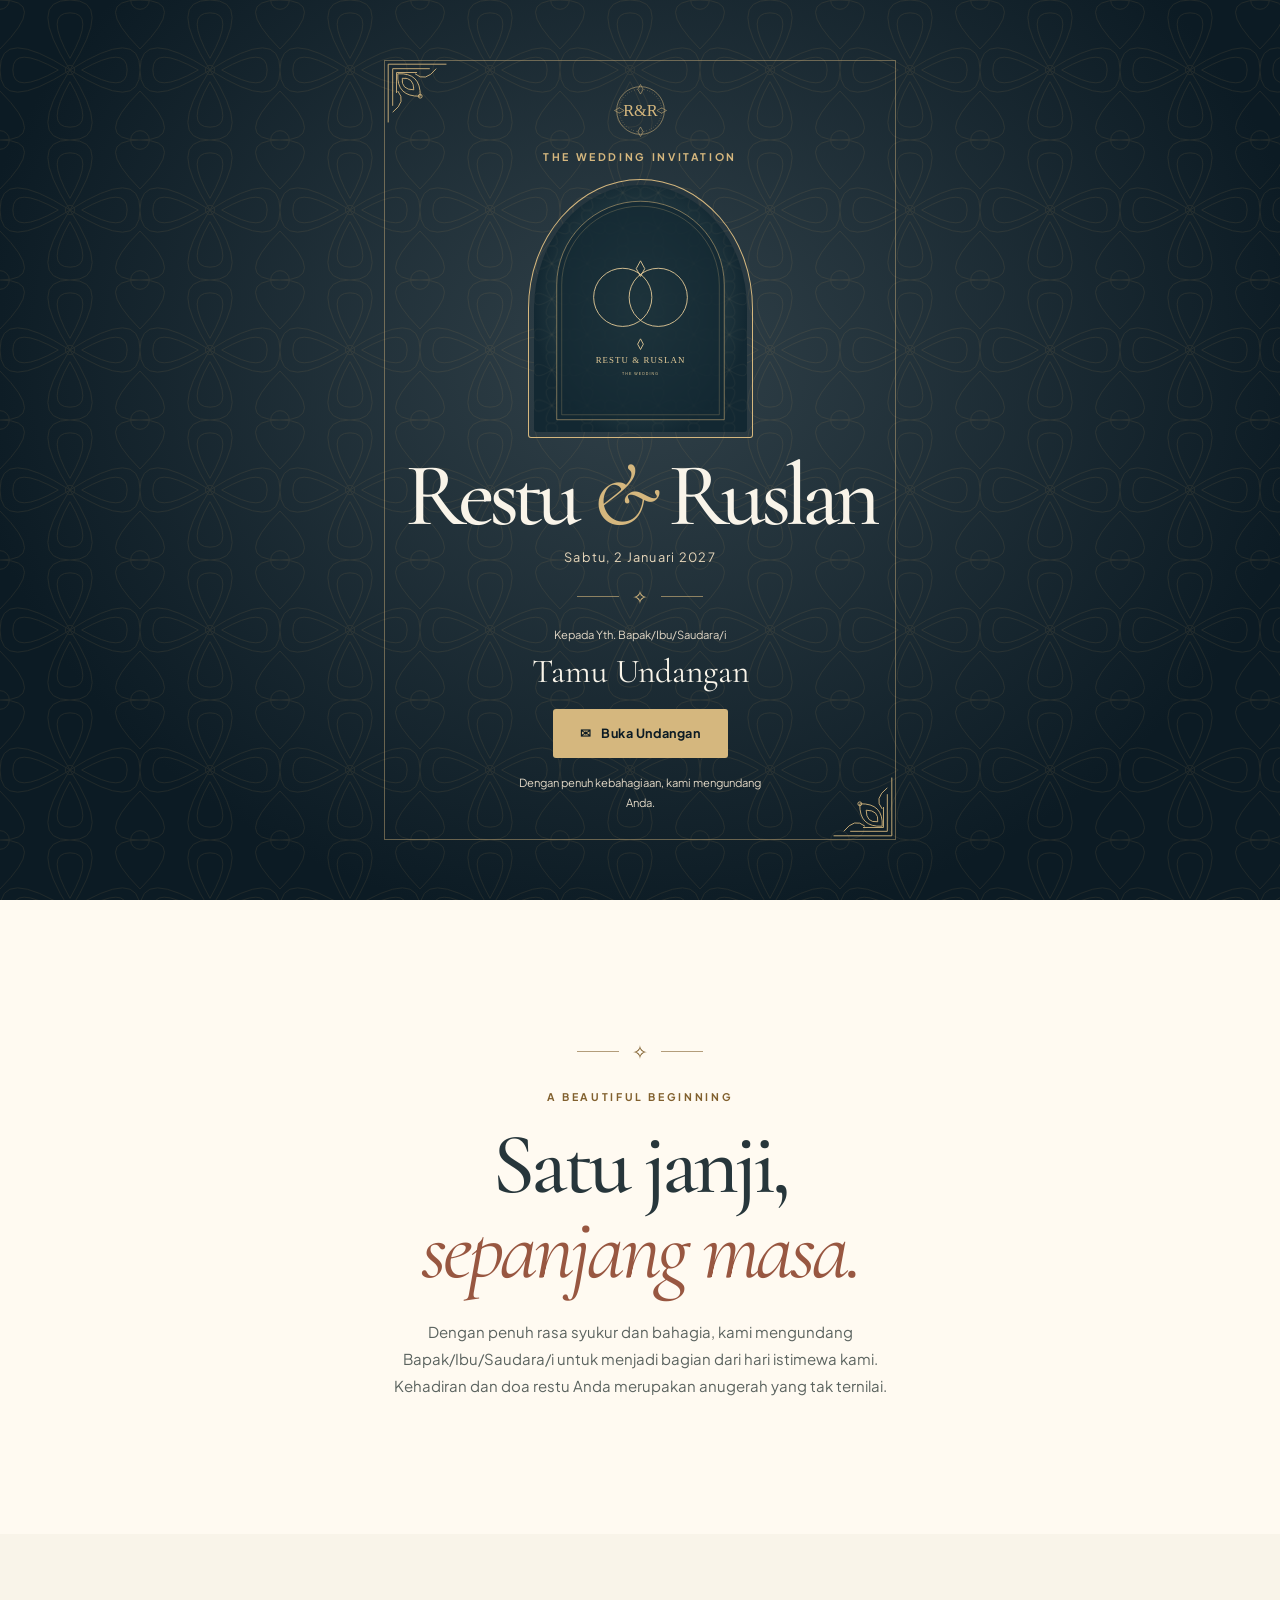
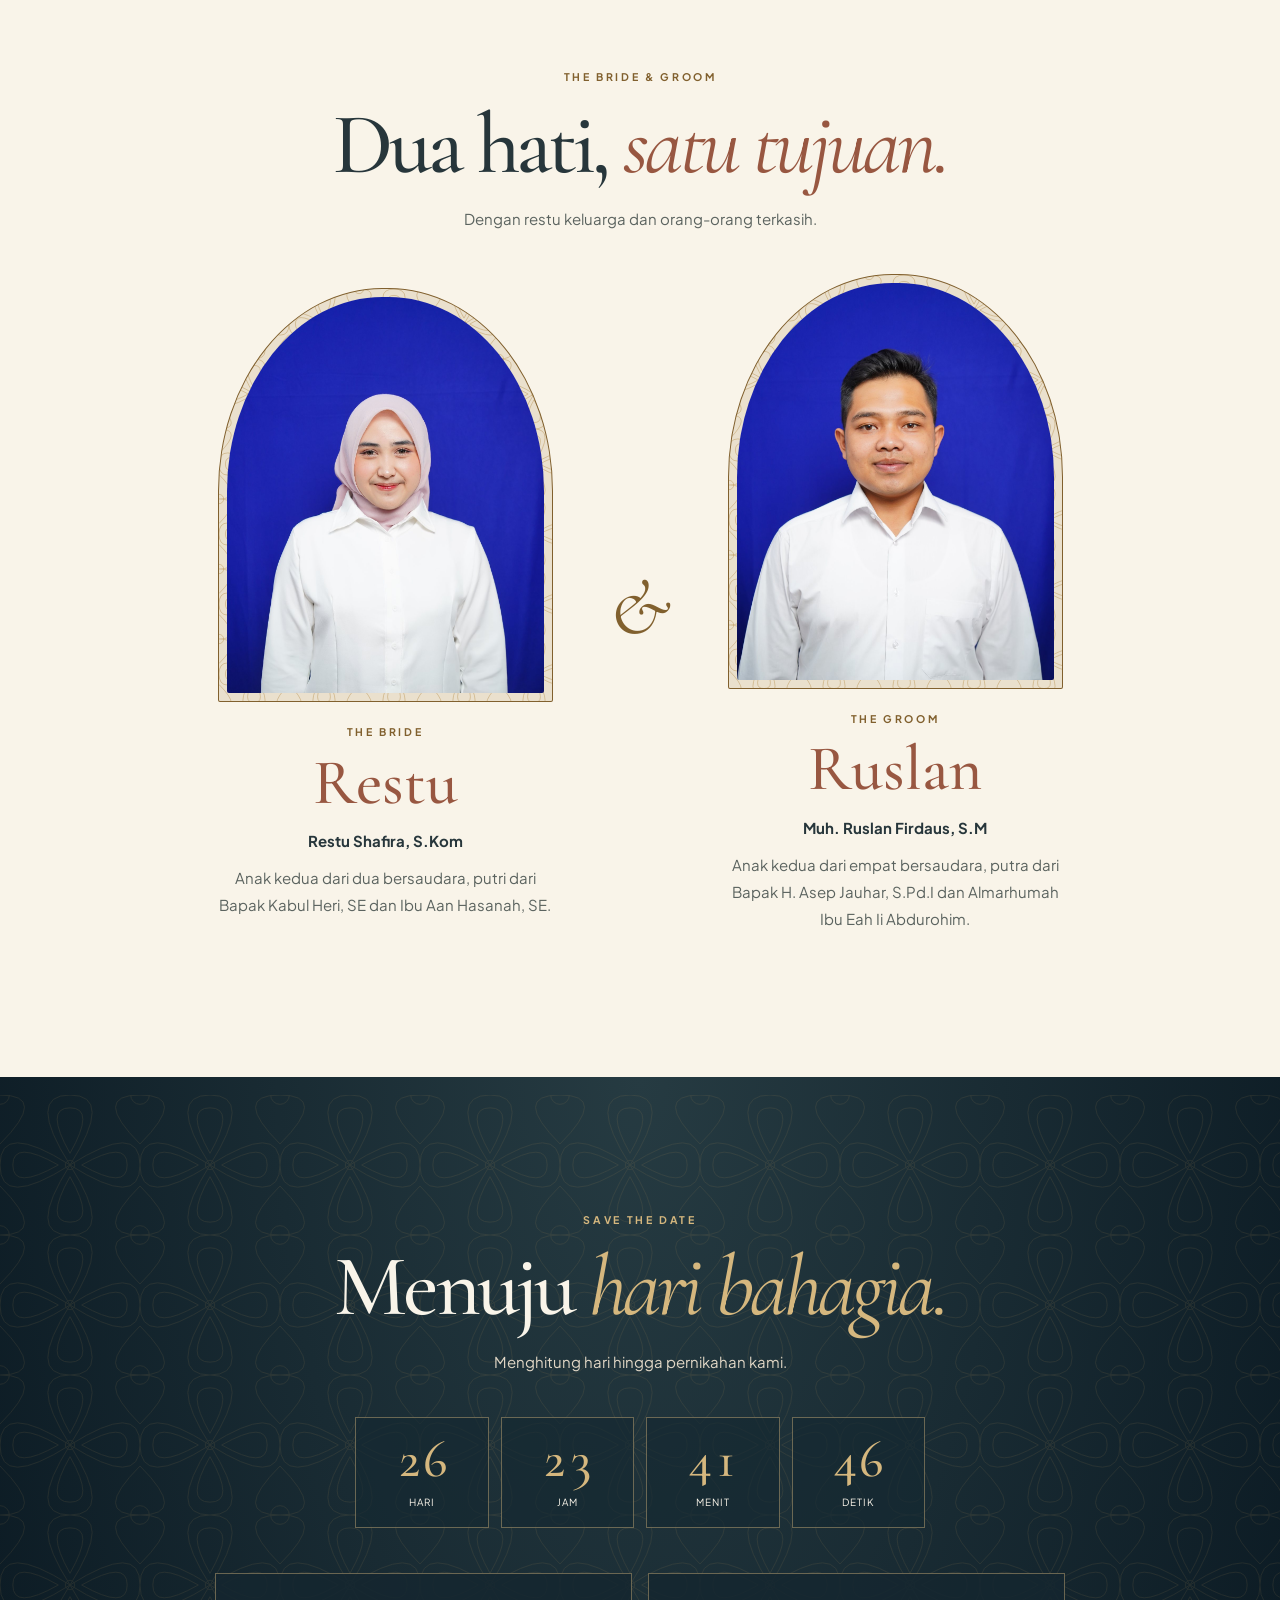
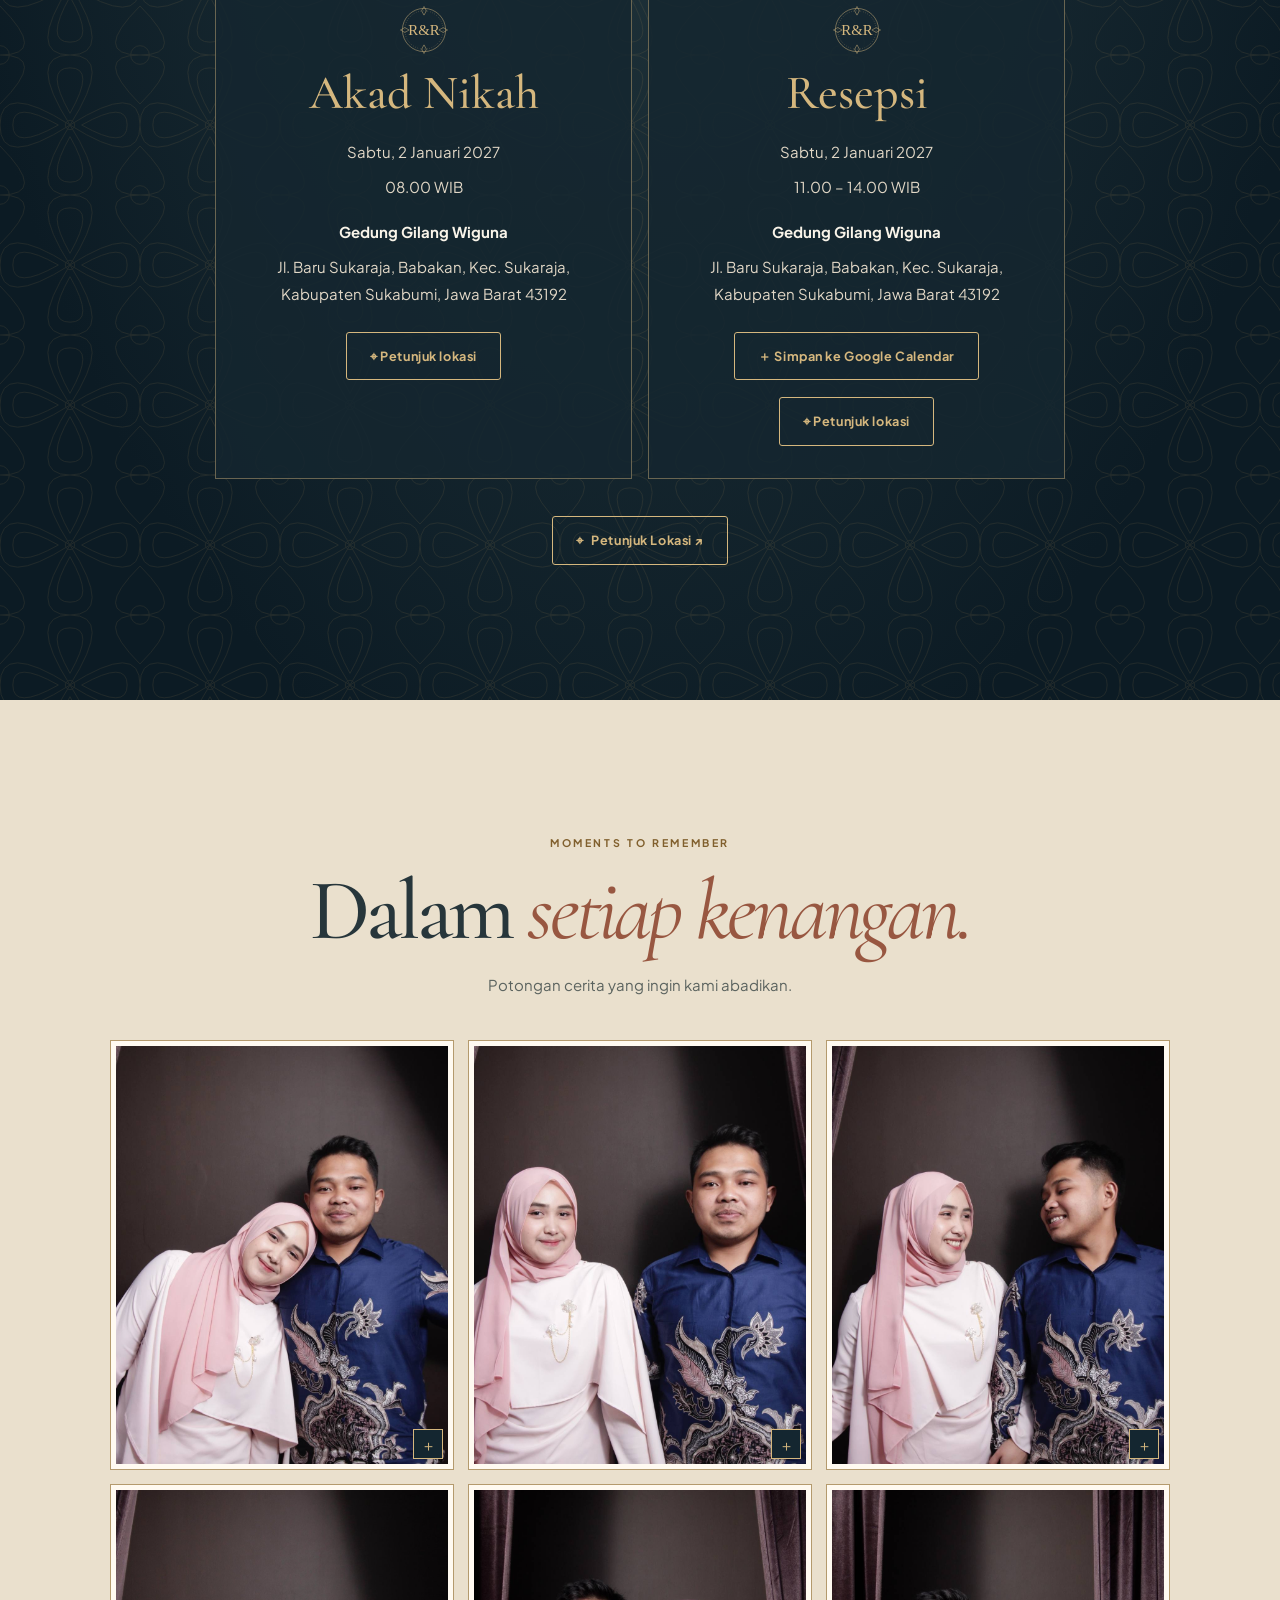
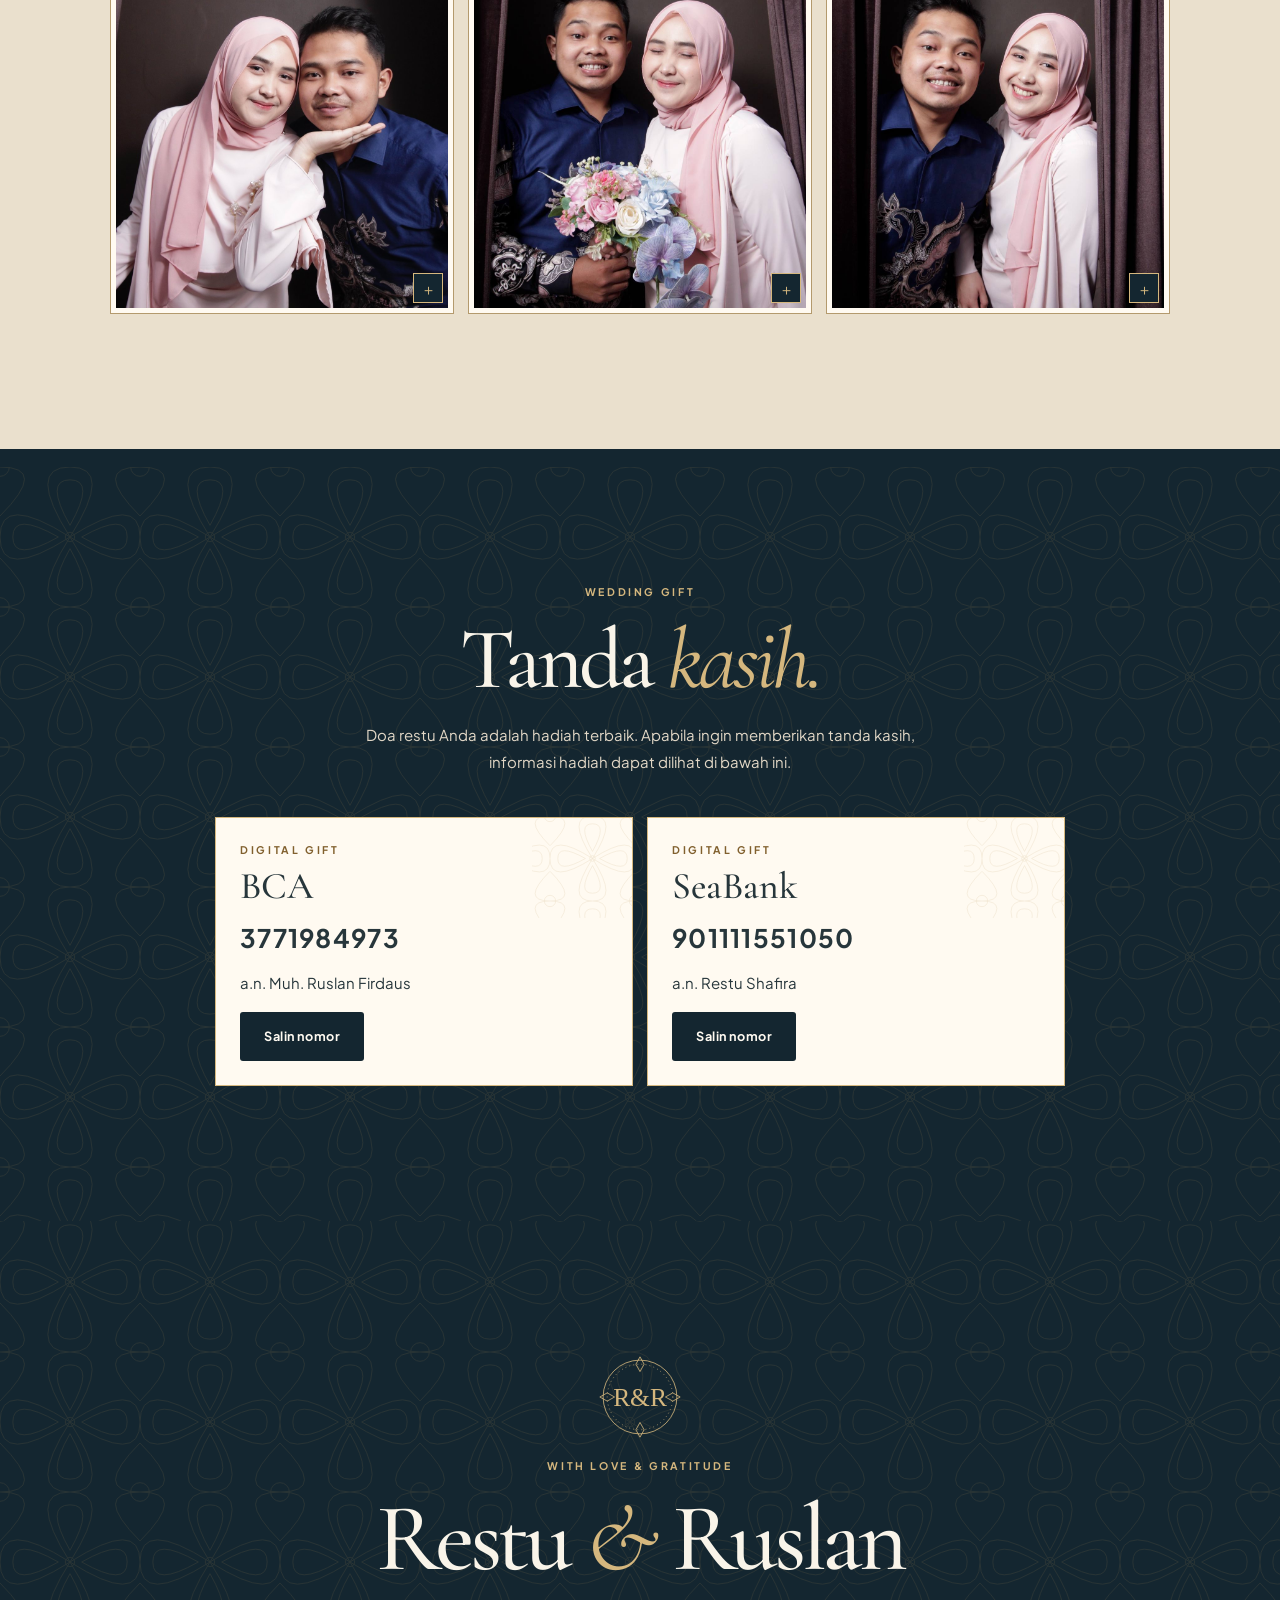
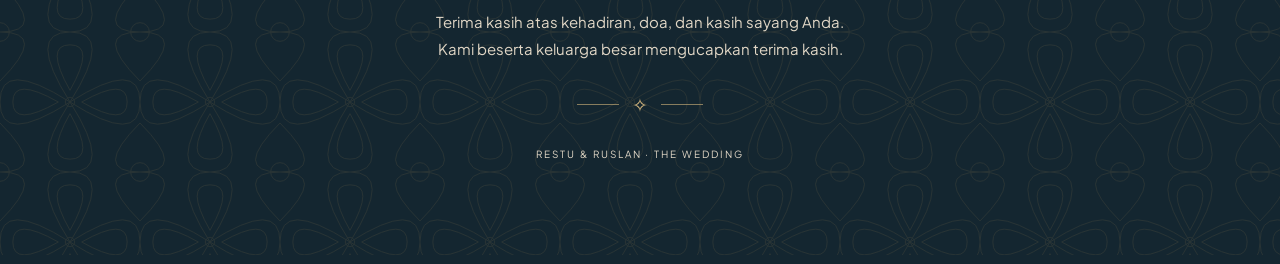
==== commit 97f639f3: "Update index.html update restu" ====
--- a/index.html
+++ b/index.html
@@ -5,35 +5,25 @@
   <meta name="viewport" content="width=device-width, initial-scale=1, viewport-fit=cover">
   <meta name="theme-color" content="#142630">
   <meta name="description" content="Undangan pernikahan Restu & Ruslan. Sebuah perjalanan cinta, satu janji selamanya.">
-  <!-- WhatsApp & Social Media Preview -->
-  <meta property="og:type" content="website">
   
-  <meta property="og:title"
-        content="The Wedding of Restu &amp; Ruslan">
-  
-  <meta property="og:description"
-        content="Sabtu, 02 Januari 2027 - Gedung Gilang Wiguna, Sukabumi. Mohon doa restu dan kehadirannya.">
-  
-  <meta property="og:url"
-        content="https://resturuslan.github.io/">
-  
-  <meta property="og:image"
-        content="https://resturuslan.github.io/assets/resturuslan.png">
-  
-  <meta property="og:image:type"
-        content="image/jpeg">
-  
-  <meta property="og:image:width"
-        content="1200">
-  
-  <meta property="og:image:height"
-        content="630">
-  
-  <meta property="og:locale"
-        content="id_ID">
-  
-  <meta name="twitter:card"
-        content="summary_large_image">
+<!-- WhatsApp & Social Media Preview -->
+<meta property="og:type" content="website">
+<meta property="og:title" content="The Wedding of Restu &amp; Ruslan">
+<meta property="og:description" content="Sabtu, 02 Januari 2027 - Gedung Gilang Wiguna, Sukabumi. Mohon doa restu dan kehadirannya.">
+<meta property="og:url" content="https://resturuslan.github.io/">
+<meta property="og:site_name" content="Restu &amp; Ruslan">
+
+<meta property="og:image" content="https://resturuslan.github.io/assets/resturuslan-preview.jpg">
+<meta property="og:image:secure_url" content="https://resturuslan.github.io/assets/resturuslan-preview.jpg">
+<meta property="og:image:type" content="image/jpeg">
+<meta property="og:image:width" content="1200">
+<meta property="og:image:height" content="630">
+<meta property="og:image:alt" content="Wedding Invitation Restu &amp; Ruslan">
+<meta property="og:locale" content="id_ID">
+
+<meta name="twitter:card" content="summary_large_image">
+<meta name="twitter:image" content="https://resturuslan.github.io/assets/resturuslan-preview.jpg">
+
   <title>Restu & Ruslan — The Wedding</title>
   <link rel="icon" href="assets/monogram.svg" type="image/svg+xml">
   <link rel="preconnect" href="https://fonts.googleapis.com">
